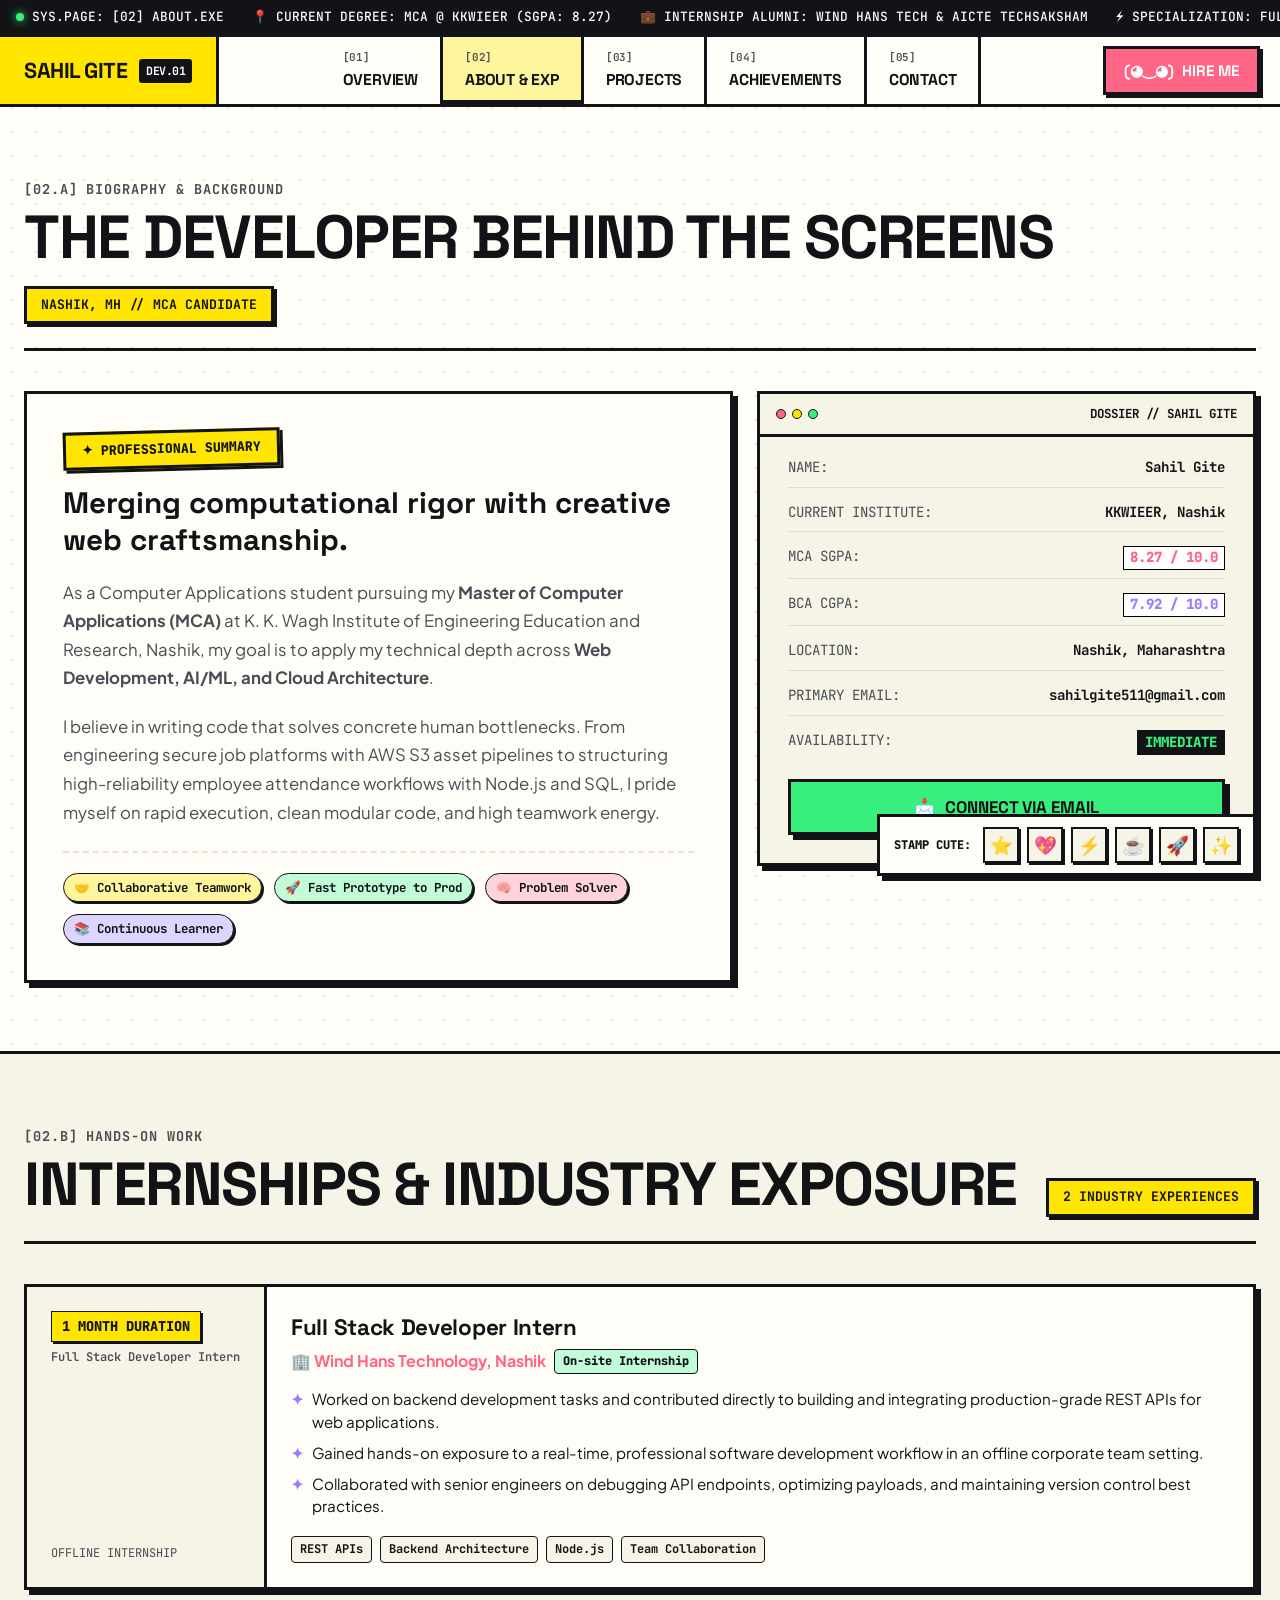
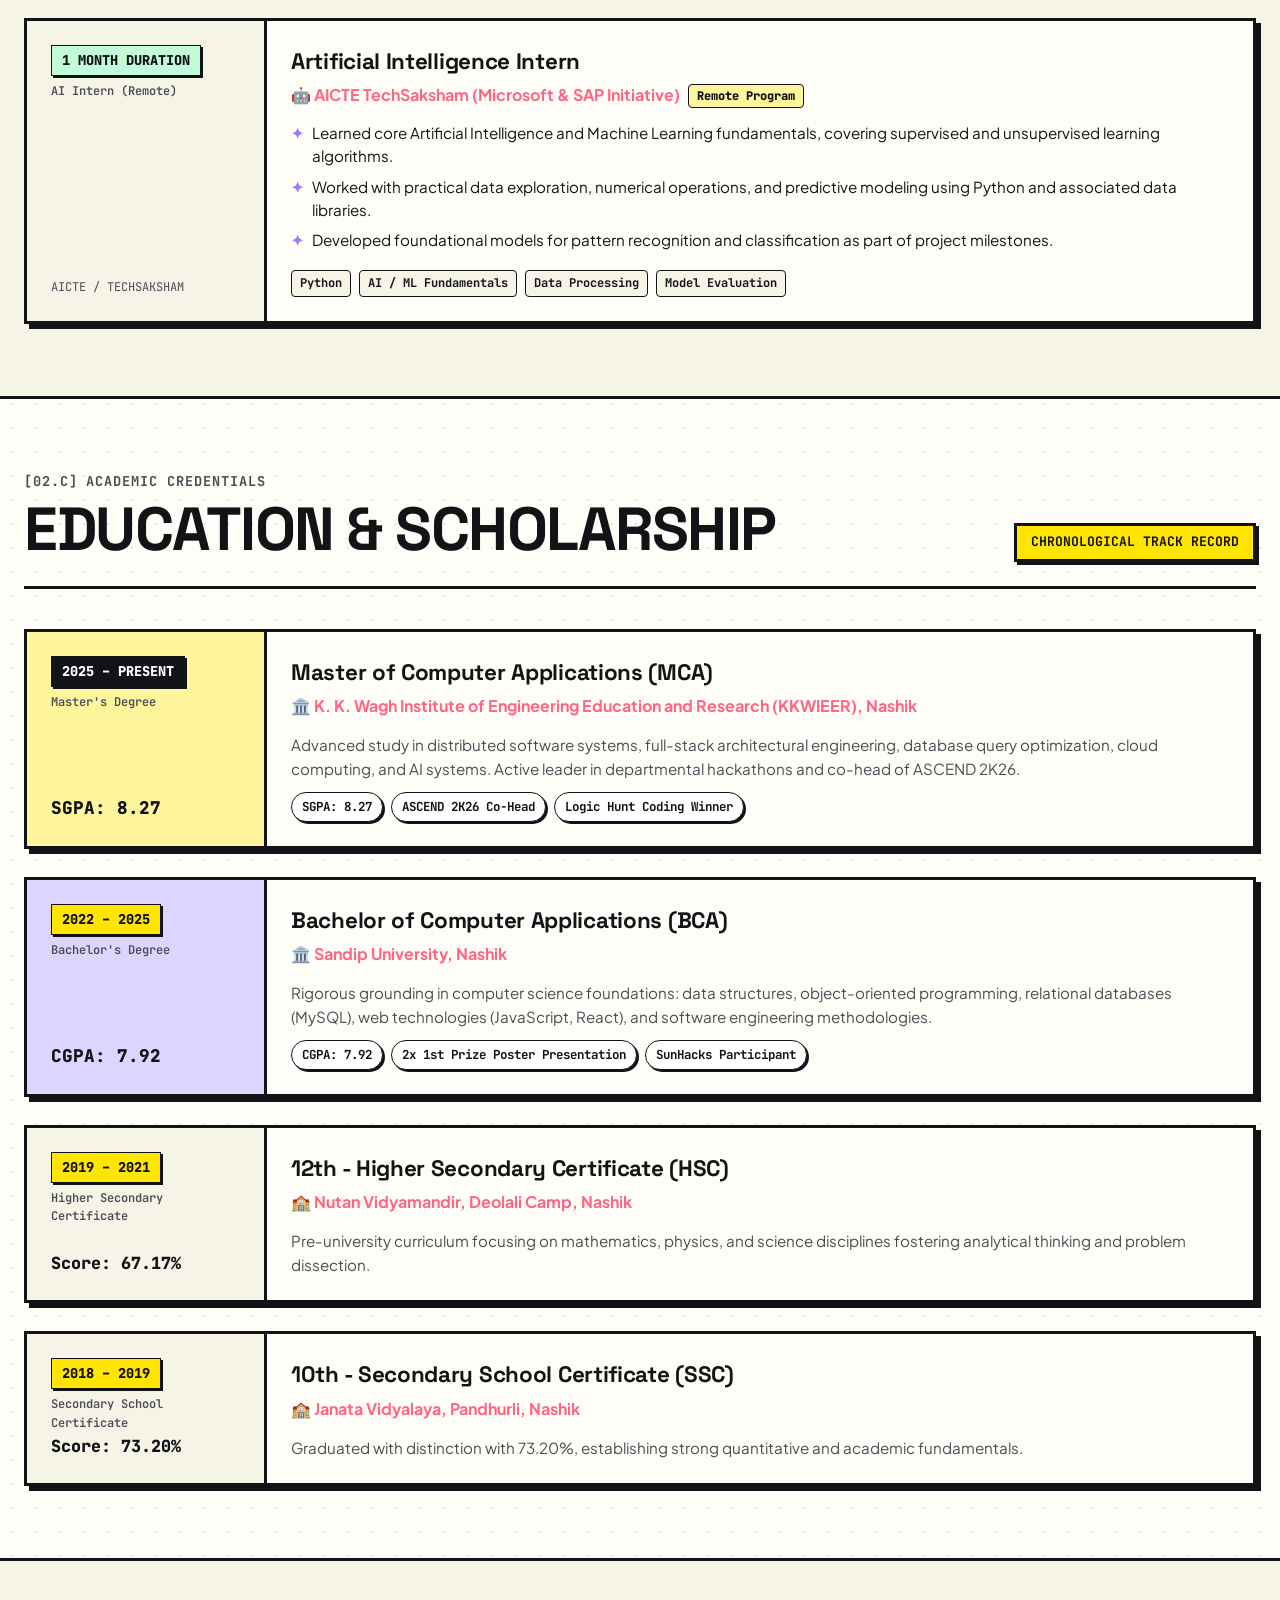
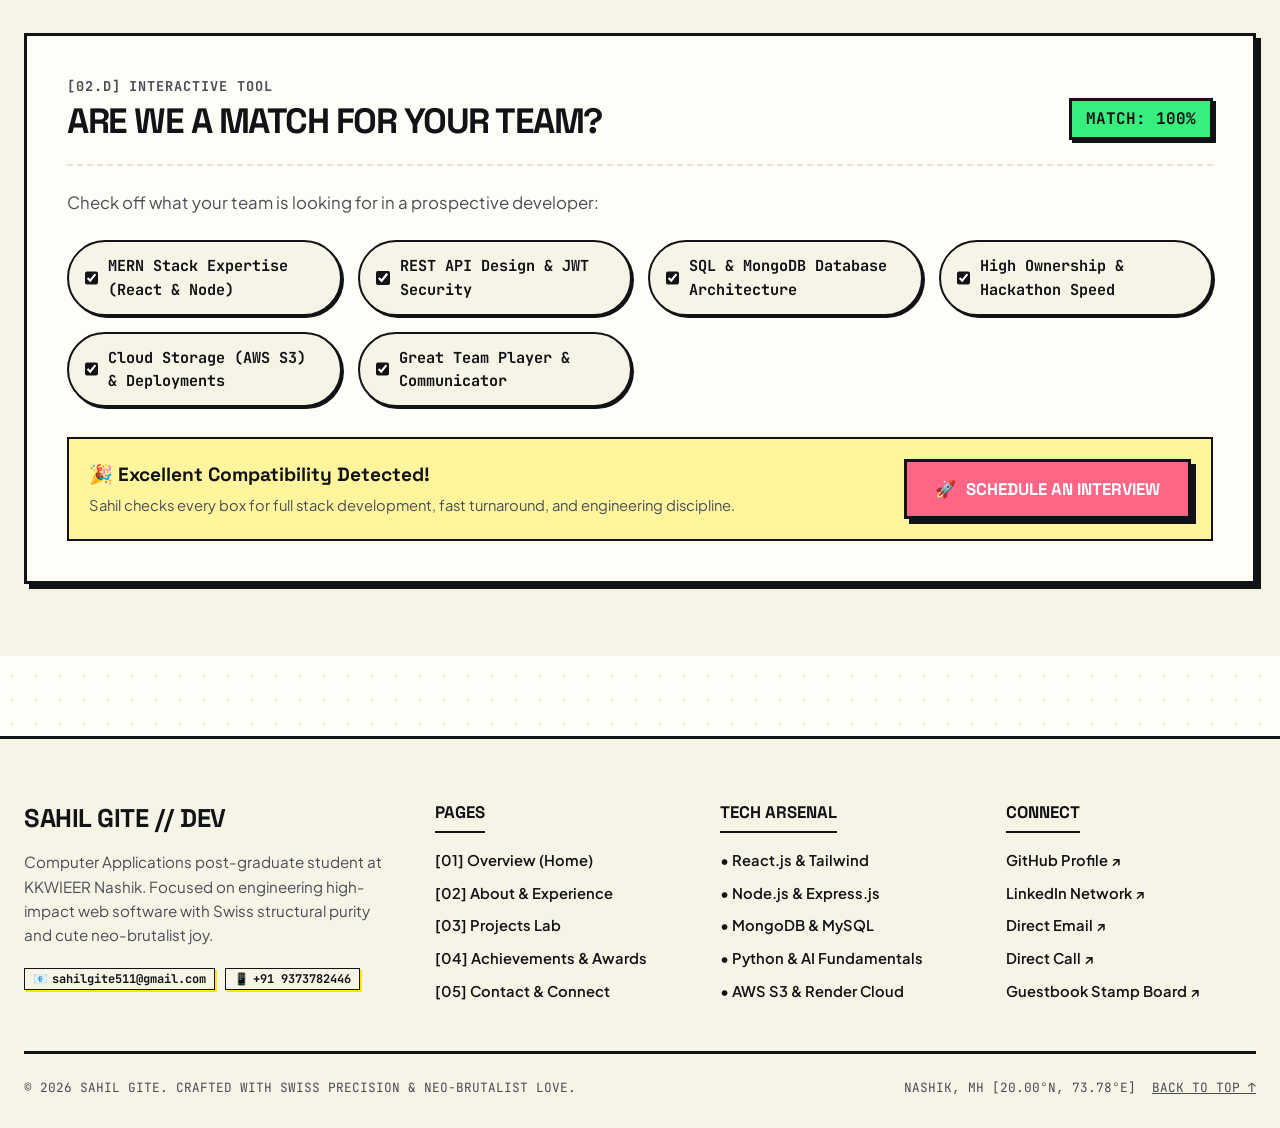
==== about.html @ 176b179b "first commit" ====
<!DOCTYPE html>
<html lang="en">
<head>
  <meta charset="UTF-8">
  <meta name="viewport" content="width=device-width, initial-scale=1.0">
  <title>About Sahil Gite — Journey, Experience &amp; Education</title>
  <meta name="description" content="Learn about Sahil Gite, Full Stack Developer and MCA student at KKWIEER Nashik. Experience at Wind Hans Technology & AICTE TechSaksham.">
  <link rel="stylesheet" href="css/style.css">
  <link rel="icon" href="data:image/svg+xml,<svg xmlns=%22http://www.w3.org/2000/svg%22 viewBox=%220%22%20%220%22%20%22100%22%20%22100%22><text y=%22.9em%22 font-size=%2290%22>⚡</text></svg>">
</head>
<body>

  <!-- Top System & Ticker Utility Bar -->
  <aside class="top-system-bar" aria-label="System status bar">
    <div class="system-ticker-marquee">
      <div class="system-ticker-item">
        <span class="pulse-dot"></span> <span>SYS.PAGE: [02] ABOUT.EXE</span>
      </div>
      <div class="system-ticker-item">
        <span>📍 CURRENT DEGREE: MCA @ KKWIEER (SGPA: 8.27)</span>
      </div>
      <div class="system-ticker-item">
        <span>💼 INTERNSHIP ALUMNI: WIND HANS TECH &amp; AICTE TECHSAKSHAM</span>
      </div>
      <div class="system-ticker-item">
        <span>⚡ SPECIALIZATION: FULL STACK MERN, PYTHON &amp; CLOUD DEPLOYMENTS</span>
      </div>
      <div class="system-ticker-item">
        <span class="pulse-dot"></span> <span>SYS.PAGE: [02] ABOUT.EXE</span>
      </div>
    </div>

    <div class="system-actions">
      <span id="liveClock" style="font-weight:700; color:var(--accent-yellow);">13:20:00 IST</span>
      <button class="system-btn" id="audioToggleBtn" title="Toggle cute sound effects">
        <span>🔇</span> SOUND: OFF
      </button>
      <button class="system-btn" id="themeToggleBtn" title="Switch theme">
        <span>🎨</span> ☀️ LIGHT
      </button>
    </div>
  </aside>

  <!-- Main Swiss Header Navigation -->
  <header class="site-header">
    <div class="nav-container">
      <a href="index.html" class="brand-badge" id="brandLogo">
        <span>SAHIL GITE</span>
        <span class="brand-stamp">DEV.01</span>
      </a>

      <button class="mobile-nav-toggle" id="mobileNavToggle" aria-label="Toggle navigation menu">
        ☰ MENU
      </button>

      <nav>
        <ul class="nav-links" id="navLinks">
          <li class="nav-item">
            <a href="index.html" class="nav-link">
              <span class="nav-idx">[01]</span>
              <span>OVERVIEW</span>
            </a>
          </li>
          <li class="nav-item">
            <a href="about.html" class="nav-link active">
              <span class="nav-idx">[02]</span>
              <span>ABOUT &amp; EXP</span>
            </a>
          </li>
          <li class="nav-item">
            <a href="projects.html" class="nav-link">
              <span class="nav-idx">[03]</span>
              <span>PROJECTS</span>
            </a>
          </li>
          <li class="nav-item">
            <a href="achievements.html" class="nav-link">
              <span class="nav-idx">[04]</span>
              <span>ACHIEVEMENTS</span>
            </a>
          </li>
          <li class="nav-item">
            <a href="contact.html" class="nav-link">
              <span class="nav-idx">[05]</span>
              <span>CONTACT</span>
            </a>
          </li>
        </ul>
      </nav>

      <div class="nav-cta">
        <a href="contact.html" class="cta-button">
          <span>(◕‿◕)</span> HIRE ME
        </a>
      </div>
    </div>
  </header>

  <!-- Main Page Content -->
  <main>
    <!-- PAGE HERO HEADER -->
    <section class="section-spacing" style="padding-bottom: 20px;">
      <div class="container">
        <div class="section-header">
          <div>
            <div class="section-label">
              <span>[02.A]</span> BIOGRAPHY &amp; BACKGROUND
            </div>
            <h1 class="section-title">THE DEVELOPER BEHIND THE SCREENS</h1>
          </div>
          <div class="section-meta-tag">
            NASHIK, MH // MCA CANDIDATE
          </div>
        </div>

        <!-- 2-Column Swiss Bio Layout -->
        <div class="swiss-grid" style="align-items: flex-start; margin-bottom: 48px;">
          <!-- Left Bio Card -->
          <div style="grid-column: span 7;">
            <div class="brutal-card" style="padding: 36px;">
              <div class="hero-badge-tag" style="margin-bottom: 16px;">
                <span>✦</span> PROFESSIONAL SUMMARY
              </div>
              <h2 style="font-family: var(--font-display); font-size: 1.85rem; font-weight: 800; line-height: 1.25; margin-bottom: 20px;">
                Merging computational rigor with creative web craftsmanship.
              </h2>
              <p style="font-size: 1.05rem; line-height: 1.7; color: var(--ink-secondary); margin-bottom: 20px;">
                As a Computer Applications student pursuing my <strong>Master of Computer Applications (MCA)</strong> at K. K. Wagh Institute of Engineering Education and Research, Nashik, my goal is to apply my technical depth across <strong>Web Development, AI/ML, and Cloud Architecture</strong>.
              </p>
              <p style="font-size: 1.05rem; line-height: 1.7; color: var(--ink-secondary); margin-bottom: 24px;">
                I believe in writing code that solves concrete human bottlenecks. From engineering secure job platforms with AWS S3 asset pipelines to structuring high-reliability employee attendance workflows with Node.js and SQL, I pride myself on rapid execution, clean modular code, and high teamwork energy.
              </p>

              <div style="display:flex; flex-wrap:wrap; gap:12px; padding-top:20px; border-top:2px dashed var(--bg-grid);">
                <span class="tag-pill" style="background:var(--accent-yellow-light);">🤝 Collaborative Teamwork</span>
                <span class="tag-pill" style="background:var(--accent-mint-light);">🚀 Fast Prototype to Prod</span>
                <span class="tag-pill" style="background:var(--accent-pink-light);">🧠 Problem Solver</span>
                <span class="tag-pill" style="background:var(--accent-purple-light);">📚 Continuous Learner</span>
              </div>
            </div>
          </div>

          <!-- Right Snapshot Card -->
          <div style="grid-column: span 5;">
            <div class="brutal-card" style="padding: 28px; background: var(--bg-secondary);">
              <div class="card-header-bar" style="margin: -28px -28px 20px -28px;">
                <div class="window-dots">
                  <span class="window-dot red"></span>
                  <span class="window-dot yellow"></span>
                  <span class="window-dot green"></span>
                </div>
                <span>DOSSIER // SAHIL GITE</span>
              </div>

              <div style="display:flex; flex-direction:column; gap:14px; font-family:var(--font-mono); font-size:0.88rem;">
                <div style="display:flex; justify-content:space-between; border-bottom:1px solid #DDD; padding-bottom:8px;">
                  <span style="color:var(--ink-secondary);">NAME:</span>
                  <span style="font-weight:700;">Sahil Gite</span>
                </div>
                <div style="display:flex; justify-content:space-between; border-bottom:1px solid #DDD; padding-bottom:8px;">
                  <span style="color:var(--ink-secondary);">CURRENT INSTITUTE:</span>
                  <span style="font-weight:700; text-align:right;">KKWIEER, Nashik</span>
                </div>
                <div style="display:flex; justify-content:space-between; border-bottom:1px solid #DDD; padding-bottom:8px;">
                  <span style="color:var(--ink-secondary);">MCA SGPA:</span>
                  <span style="font-weight:800; color:var(--accent-pink); background:#FFF; padding:0 6px; border:1px solid #000;">8.27 / 10.0</span>
                </div>
                <div style="display:flex; justify-content:space-between; border-bottom:1px solid #DDD; padding-bottom:8px;">
                  <span style="color:var(--ink-secondary);">BCA CGPA:</span>
                  <span style="font-weight:800; color:var(--accent-purple); background:#FFF; padding:0 6px; border:1px solid #000;">7.92 / 10.0</span>
                </div>
                <div style="display:flex; justify-content:space-between; border-bottom:1px solid #DDD; padding-bottom:8px;">
                  <span style="color:var(--ink-secondary);">LOCATION:</span>
                  <span style="font-weight:700;">Nashik, Maharashtra</span>
                </div>
                <div style="display:flex; justify-content:space-between; border-bottom:1px solid #DDD; padding-bottom:8px;">
                  <span style="color:var(--ink-secondary);">PRIMARY EMAIL:</span>
                  <span style="font-weight:700;">sahilgite511@gmail.com</span>
                </div>
                <div style="display:flex; justify-content:space-between;">
                  <span style="color:var(--ink-secondary);">AVAILABILITY:</span>
                  <span style="font-weight:800; color:var(--accent-mint); background:#121316; padding:2px 8px;">IMMEDIATE</span>
                </div>
              </div>

              <div style="margin-top:24px;">
                <button class="btn-primary" style="width:100%; justify-content:center;" onclick="window.copyText('sahilgite511@gmail.com', 'Sahil\'s Email')">
                  <span>📩</span> CONNECT VIA EMAIL
                </button>
              </div>
            </div>
          </div>
        </div>

      </div>
    </section>

    <!-- PROFESSIONAL WORK EXPERIENCE SECTION -->
    <section class="section-spacing" style="background: var(--bg-secondary); border-top: var(--border-width) solid var(--border-color); border-bottom: var(--border-width) solid var(--border-color);">
      <div class="container">
        
        <div class="section-header">
          <div>
            <div class="section-label">
              <span>[02.B]</span> HANDS-ON WORK
            </div>
            <h2 class="section-title">INTERNSHIPS &amp; INDUSTRY EXPOSURE</h2>
          </div>
          <div class="section-meta-tag">
            2 INDUSTRY EXPERIENCES
          </div>
        </div>

        <div class="timeline-container">
          
          <!-- Experience 01: Wind Hans Technology -->
          <article class="timeline-card">
            <div class="timeline-left">
              <div>
                <span class="timeline-period">1 MONTH DURATION</span>
                <div class="timeline-duration">Full Stack Developer Intern</div>
              </div>
              <div style="font-family:var(--font-mono); font-size:0.75rem; color:var(--ink-secondary);">
                OFFLINE INTERNSHIP
              </div>
            </div>
            <div class="timeline-right">
              <h3 class="timeline-role">Full Stack Developer Intern</h3>
              <div class="timeline-org">
                <span>🏢 Wind Hans Technology, Nashik</span>
                <span class="timeline-grade">On-site Internship</span>
              </div>
              <ul class="timeline-bullets">
                <li class="timeline-bullet">
                  Worked on backend development tasks and contributed directly to building and integrating production-grade REST APIs for web applications.
                </li>
                <li class="timeline-bullet">
                  Gained hands-on exposure to a real-time, professional software development workflow in an offline corporate team setting.
                </li>
                <li class="timeline-bullet">
                  Collaborated with senior engineers on debugging API endpoints, optimizing payloads, and maintaining version control best practices.
                </li>
              </ul>
              <div style="display:flex; gap:8px; margin-top:18px; flex-wrap:wrap;">
                <span class="tech-tag">REST APIs</span>
                <span class="tech-tag">Backend Architecture</span>
                <span class="tech-tag">Node.js</span>
                <span class="tech-tag">Team Collaboration</span>
              </div>
            </div>
          </article>

          <!-- Experience 02: AICTE TechSaksham -->
          <article class="timeline-card">
            <div class="timeline-left">
              <div>
                <span class="timeline-period" style="background:var(--accent-mint-light);">1 MONTH DURATION</span>
                <div class="timeline-duration">AI Intern (Remote)</div>
              </div>
              <div style="font-family:var(--font-mono); font-size:0.75rem; color:var(--ink-secondary);">
                AICTE / TECHSAKSHAM
              </div>
            </div>
            <div class="timeline-right">
              <h3 class="timeline-role">Artificial Intelligence Intern</h3>
              <div class="timeline-org">
                <span>🤖 AICTE TechSaksham (Microsoft &amp; SAP Initiative)</span>
                <span class="timeline-grade" style="background:var(--accent-yellow-light);">Remote Program</span>
              </div>
              <ul class="timeline-bullets">
                <li class="timeline-bullet">
                  Learned core Artificial Intelligence and Machine Learning fundamentals, covering supervised and unsupervised learning algorithms.
                </li>
                <li class="timeline-bullet">
                  Worked with practical data exploration, numerical operations, and predictive modeling using Python and associated data libraries.
                </li>
                <li class="timeline-bullet">
                  Developed foundational models for pattern recognition and classification as part of project milestones.
                </li>
              </ul>
              <div style="display:flex; gap:8px; margin-top:18px; flex-wrap:wrap;">
                <span class="tech-tag">Python</span>
                <span class="tech-tag">AI / ML Fundamentals</span>
                <span class="tech-tag">Data Processing</span>
                <span class="tech-tag">Model Evaluation</span>
              </div>
            </div>
          </article>

        </div>

      </div>
    </section>

    <!-- FORMAL EDUCATION TIMELINE SECTION -->
    <section class="section-spacing">
      <div class="container">
        
        <div class="section-header">
          <div>
            <div class="section-label">
              <span>[02.C]</span> ACADEMIC CREDENTIALS
            </div>
            <h2 class="section-title">EDUCATION &amp; SCHOLARSHIP</h2>
          </div>
          <div class="section-meta-tag">
            CHRONOLOGICAL TRACK RECORD
          </div>
        </div>

        <div class="timeline-container">
          
          <!-- Level 1: MCA -->
          <article class="timeline-card">
            <div class="timeline-left" style="background:var(--accent-yellow-light);">
              <div>
                <span class="timeline-period" style="background:var(--ink); color:#FFF;">2025 – PRESENT</span>
                <div class="timeline-duration">Master's Degree</div>
              </div>
              <div style="font-family:var(--font-mono); font-weight:800; font-size:1.1rem; color:var(--ink);">
                SGPA: 8.27
              </div>
            </div>
            <div class="timeline-right">
              <h3 class="timeline-role">Master of Computer Applications (MCA)</h3>
              <div class="timeline-org">
                <span>🏛️ K. K. Wagh Institute of Engineering Education and Research (KKWIEER), Nashik</span>
              </div>
              <p style="font-size:0.95rem; color:var(--ink-secondary); margin-bottom:12px;">
                Advanced study in distributed software systems, full-stack architectural engineering, database query optimization, cloud computing, and AI systems. Active leader in departmental hackathons and co-head of ASCEND 2K26.
              </p>
              <div style="display:flex; gap:8px; flex-wrap:wrap;">
                <span class="tag-pill" style="background:#FFF;">SGPA: 8.27</span>
                <span class="tag-pill" style="background:#FFF;">ASCEND 2K26 Co-Head</span>
                <span class="tag-pill" style="background:#FFF;">Logic Hunt Coding Winner</span>
              </div>
            </div>
          </article>

          <!-- Level 2: BCA -->
          <article class="timeline-card">
            <div class="timeline-left" style="background:var(--accent-purple-light);">
              <div>
                <span class="timeline-period">2022 – 2025</span>
                <div class="timeline-duration">Bachelor's Degree</div>
              </div>
              <div style="font-family:var(--font-mono); font-weight:800; font-size:1.1rem; color:var(--ink);">
                CGPA: 7.92
              </div>
            </div>
            <div class="timeline-right">
              <h3 class="timeline-role">Bachelor of Computer Applications (BCA)</h3>
              <div class="timeline-org">
                <span>🏛️ Sandip University, Nashik</span>
              </div>
              <p style="font-size:0.95rem; color:var(--ink-secondary); margin-bottom:12px;">
                Rigorous grounding in computer science foundations: data structures, object-oriented programming, relational databases (MySQL), web technologies (JavaScript, React), and software engineering methodologies.
              </p>
              <div style="display:flex; gap:8px; flex-wrap:wrap;">
                <span class="tag-pill" style="background:#FFF;">CGPA: 7.92</span>
                <span class="tag-pill" style="background:#FFF;">2x 1st Prize Poster Presentation</span>
                <span class="tag-pill" style="background:#FFF;">SunHacks Participant</span>
              </div>
            </div>
          </article>

          <!-- Level 3: 12th HSC -->
          <article class="timeline-card">
            <div class="timeline-left">
              <div>
                <span class="timeline-period">2019 – 2021</span>
                <div class="timeline-duration">Higher Secondary Certificate</div>
              </div>
              <div style="font-family:var(--font-mono); font-weight:800; font-size:1.05rem;">
                Score: 67.17%
              </div>
            </div>
            <div class="timeline-right">
              <h3 class="timeline-role">12th - Higher Secondary Certificate (HSC)</h3>
              <div class="timeline-org">
                <span>🏫 Nutan Vidyamandir, Deolali Camp, Nashik</span>
              </div>
              <p style="font-size:0.95rem; color:var(--ink-secondary);">
                Pre-university curriculum focusing on mathematics, physics, and science disciplines fostering analytical thinking and problem dissection.
              </p>
            </div>
          </article>

          <!-- Level 4: 10th SSC -->
          <article class="timeline-card">
            <div class="timeline-left">
              <div>
                <span class="timeline-period">2018 – 2019</span>
                <div class="timeline-duration">Secondary School Certificate</div>
              </div>
              <div style="font-family:var(--font-mono); font-weight:800; font-size:1.05rem;">
                Score: 73.20%
              </div>
            </div>
            <div class="timeline-right">
              <h3 class="timeline-role">10th - Secondary School Certificate (SSC)</h3>
              <div class="timeline-org">
                <span>🏫 Janata Vidyalaya, Pandhurli, Nashik</span>
              </div>
              <p style="font-size:0.95rem; color:var(--ink-secondary);">
                Graduated with distinction with 73.20%, establishing strong quantitative and academic fundamentals.
              </p>
            </div>
          </article>

        </div>

      </div>
    </section>

    <!-- INTERACTIVE TEAM FIT / COMPATIBILITY CALCULATOR -->
    <section class="section-spacing" style="background: var(--bg-secondary); border-top: var(--border-width) solid var(--border-color);">
      <div class="container">
        
        <div class="brutal-card" style="padding: 40px; background: var(--bg-primary);">
          <div class="section-header" style="margin-bottom: 24px; border-bottom: 2px dashed var(--bg-grid);">
            <div>
              <div class="section-label">
                <span>[02.D]</span> INTERACTIVE TOOL
              </div>
              <h2 class="section-title" style="font-size: 2.2rem;">ARE WE A MATCH FOR YOUR TEAM?</h2>
            </div>
            <div class="section-meta-tag" id="matchBadge" style="background:var(--accent-mint); font-size:1rem;">
              MATCH: 100%
            </div>
          </div>

          <p style="font-size: 1.05rem; margin-bottom: 24px; color: var(--ink-secondary);">
            Check off what your team is looking for in a prospective developer:
          </p>

          <div style="display:grid; grid-template-columns: repeat(auto-fit, minmax(260px, 1fr)); gap: 16px; margin-bottom: 30px;" id="fitChecklist">
            <label class="tag-pill" style="padding: 12px 16px; cursor: pointer; display: flex; align-items: center; gap: 10px; background: var(--bg-secondary); border: 2px solid var(--border-color); font-size: 0.95rem;">
              <input type="checkbox" checked style="width: 18px; height: 18px; accent-color: var(--ink);">
              <span>MERN Stack Expertise (React &amp; Node)</span>
            </label>
            <label class="tag-pill" style="padding: 12px 16px; cursor: pointer; display: flex; align-items: center; gap: 10px; background: var(--bg-secondary); border: 2px solid var(--border-color); font-size: 0.95rem;">
              <input type="checkbox" checked style="width: 18px; height: 18px; accent-color: var(--ink);">
              <span>REST API Design &amp; JWT Security</span>
            </label>
            <label class="tag-pill" style="padding: 12px 16px; cursor: pointer; display: flex; align-items: center; gap: 10px; background: var(--bg-secondary); border: 2px solid var(--border-color); font-size: 0.95rem;">
              <input type="checkbox" checked style="width: 18px; height: 18px; accent-color: var(--ink);">
              <span>SQL &amp; MongoDB Database Architecture</span>
            </label>
            <label class="tag-pill" style="padding: 12px 16px; cursor: pointer; display: flex; align-items: center; gap: 10px; background: var(--bg-secondary); border: 2px solid var(--border-color); font-size: 0.95rem;">
              <input type="checkbox" checked style="width: 18px; height: 18px; accent-color: var(--ink);">
              <span>High Ownership &amp; Hackathon Speed</span>
            </label>
            <label class="tag-pill" style="padding: 12px 16px; cursor: pointer; display: flex; align-items: center; gap: 10px; background: var(--bg-secondary); border: 2px solid var(--border-color); font-size: 0.95rem;">
              <input type="checkbox" checked style="width: 18px; height: 18px; accent-color: var(--ink);">
              <span>Cloud Storage (AWS S3) &amp; Deployments</span>
            </label>
            <label class="tag-pill" style="padding: 12px 16px; cursor: pointer; display: flex; align-items: center; gap: 10px; background: var(--bg-secondary); border: 2px solid var(--border-color); font-size: 0.95rem;">
              <input type="checkbox" checked style="width: 18px; height: 18px; accent-color: var(--ink);">
              <span>Great Team Player &amp; Communicator</span>
            </label>
          </div>

          <div style="background:var(--accent-yellow-light); border:2px solid var(--border-color); padding:20px; display:flex; justify-content:space-between; align-items:center; flex-wrap:wrap; gap:16px;">
            <div>
              <h4 style="font-family:var(--font-display); font-size:1.2rem; font-weight:800; margin-bottom:4px;">
                🎉 Excellent Compatibility Detected!
              </h4>
              <p style="font-size:0.92rem; color:var(--ink-secondary);">
                Sahil checks every box for full stack development, fast turnaround, and engineering discipline.
              </p>
            </div>
            <a href="contact.html" class="btn-primary" style="background:var(--accent-pink); color:#FFF;">
              <span>🚀</span> SCHEDULE AN INTERVIEW
            </a>
          </div>
        </div>

      </div>
    </section>
  </main>

  <!-- Interactive Sticker Tray Overlay -->
  <div class="sticker-palette-tray" aria-label="Cute Sticker Palette">
    <span class="sticker-tray-title">STAMP CUTE:</span>
    <button class="tray-sticker-btn" data-emoji="⭐" title="Star Sticker">⭐</button>
    <button class="tray-sticker-btn" data-emoji="💖" title="Heart Sticker">💖</button>
    <button class="tray-sticker-btn" data-emoji="⚡" title="Lightning Sticker">⚡</button>
    <button class="tray-sticker-btn" data-emoji="☕" title="Coffee/Chai Sticker">☕</button>
    <button class="tray-sticker-btn" data-emoji="🚀" title="Rocket Sticker">🚀</button>
    <button class="tray-sticker-btn" data-emoji="✨" title="Sparkle Sticker">✨</button>
  </div>

  <!-- Swiss Brutalist Footer -->
  <footer class="site-footer">
    <div class="container">
      <div class="footer-top-grid">
        <div class="footer-brand">
          <h3>SAHIL GITE // DEV</h3>
          <p>
            Computer Applications post-graduate student at KKWIEER Nashik. Focused on engineering high-impact web software with Swiss structural purity and cute neo-brutalist joy.
          </p>
          <div style="display:flex; gap:10px;">
            <button class="system-btn" onclick="window.copyText('sahilgite511@gmail.com', 'Email')">
              <span>📧</span> sahilgite511@gmail.com
            </button>
            <button class="system-btn" onclick="window.copyText('+919373782446', 'Phone')">
              <span>📱</span> +91 9373782446
            </button>
          </div>
        </div>

        <div class="footer-col">
          <h4>PAGES</h4>
          <ul class="footer-nav-list">
            <li><a href="index.html">[01] Overview (Home)</a></li>
            <li><a href="about.html">[02] About &amp; Experience</a></li>
            <li><a href="projects.html">[03] Projects Lab</a></li>
            <li><a href="achievements.html">[04] Achievements &amp; Awards</a></li>
            <li><a href="contact.html">[05] Contact &amp; Connect</a></li>
          </ul>
        </div>

        <div class="footer-col">
          <h4>TECH ARSENAL</h4>
          <ul class="footer-nav-list">
            <li><span>• React.js &amp; Tailwind</span></li>
            <li><span>• Node.js &amp; Express.js</span></li>
            <li><span>• MongoDB &amp; MySQL</span></li>
            <li><span>• Python &amp; AI Fundamentals</span></li>
            <li><span>• AWS S3 &amp; Render Cloud</span></li>
          </ul>
        </div>

        <div class="footer-col">
          <h4>CONNECT</h4>
          <ul class="footer-nav-list">
            <li><a href="https://github.com" target="_blank" rel="noopener">GitHub Profile ↗</a></li>
            <li><a href="https://linkedin.com" target="_blank" rel="noopener">LinkedIn Network ↗</a></li>
            <li><a href="mailto:sahilgite511@gmail.com">Direct Email ↗</a></li>
            <li><a href="tel:+919373782446">Direct Call ↗</a></li>
            <li><a href="contact.html">Guestbook Stamp Board ↗</a></li>
          </ul>
        </div>
      </div>

      <div class="footer-bottom-bar">
        <div>
          <span>© 2026 SAHIL GITE. CRAFTED WITH SWISS PRECISION &amp; NEO-BRUTALIST LOVE.</span>
        </div>
        <div style="display:flex; gap:16px; align-items:center;">
          <span>NASHIK, MH [20.00°N, 73.78°E]</span>
          <a href="#" style="text-decoration:underline;">BACK TO TOP ↑</a>
        </div>
      </div>
    </div>
  </footer>

  <script src="js/main.js"></script>
</body>
</html>
---- css/style.css ----
/* ==========================================================================
   SWISS + NEO-BRUTALISM + CUTE PORTFOLIO DESIGN SYSTEM
   Developer: Sahil Gite (Full Stack Dev, Nashik, India)
   Aesthetic: Bold typography, mathematical Swiss grid, chunky brutalist borders,
              tactile press states, playful pastel-pop accents & cute stickers.
   ========================================================================== */

@import url('https://fonts.googleapis.com/css2?family=JetBrains+Mono:wght@400;500;700;800&family=Plus+Jakarta+Sans:wght@400;500;600;700;800&family=Space+Grotesk:wght@500;600;700;800&display=swap');

:root {
  /* Core Swiss Brutalist Palette */
  --bg-primary: #FFFDF7;
  --bg-secondary: #F6F3E7;
  --bg-grid: #E8E3D3;
  --ink: #121316;
  --ink-secondary: #4A4D55;
  --border-color: #121316;
  --border-width: 3px;
  --shadow-offset: 5px;
  --hard-shadow: var(--shadow-offset) var(--shadow-offset) 0px var(--border-color);
  --hard-shadow-sm: 3px 3px 0px var(--border-color);
  --hard-shadow-lg: 8px 8px 0px var(--border-color);
  --hard-shadow-hover: 2px 2px 0px var(--border-color);

  /* Cute Pastel Pop Accent Palette */
  --accent-yellow: #FFE500;
  --accent-yellow-light: #FFF59D;
  --accent-pink: #FF6584;
  --accent-pink-light: #FFD3DC;
  --accent-purple: #9D7BFF;
  --accent-purple-light: #DDD4FF;
  --accent-mint: #38EF7D;
  --accent-mint-light: #C2FBD7;
  --accent-cyan: #22D3EE;
  --accent-cyan-light: #BAF1F9;
  --accent-orange: #FF8A3D;
  --accent-orange-light: #FFE0C8;

  /* Typography */
  --font-display: 'Space Grotesk', -apple-system, BlinkMacSystemFont, sans-serif;
  --font-sans: 'Plus Jakarta Sans', -apple-system, BlinkMacSystemFont, sans-serif;
  --font-mono: 'JetBrains Mono', monospace;

  /* Transitions */
  --transition-fast: 0.12s cubic-bezier(0.2, 0, 0, 1);
  --transition-bounce: 0.2s cubic-bezier(0.34, 1.56, 0.64, 1);
}

/* Dark Neo-Brutalist Theme */
[data-theme="dark"] {
  --bg-primary: #121318;
  --bg-secondary: #1B1D24;
  --bg-grid: #282B36;
  --ink: #F8F9FA;
  --ink-secondary: #A0A5B5;
  --border-color: #F8F9FA;
  --hard-shadow: var(--shadow-offset) var(--shadow-offset) 0px #F8F9FA;
  --hard-shadow-sm: 3px 3px 0px #F8F9FA;
  --hard-shadow-lg: 8px 8px 0px #F8F9FA;
  --hard-shadow-hover: 2px 2px 0px #F8F9FA;
  --accent-yellow: #FFE500;
  --accent-yellow-light: #4A4200;
  --accent-pink: #FF477E;
  --accent-pink-light: #520F24;
  --accent-purple: #A78BFA;
  --accent-purple-light: #2D1A54;
  --accent-mint: #2DD4BF;
  --accent-mint-light: #0B453D;
  --accent-cyan: #38BDF8;
  --accent-cyan-light: #0C3854;
  --accent-orange: #FB923C;
  --accent-orange-light: #522506;
}

/* Candy Pastel Theme */
[data-theme="pastel"] {
  --bg-primary: #FFF5F7;
  --bg-secondary: #F3E8FF;
  --bg-grid: #E9D5FF;
  --ink: #1F1929;
  --ink-secondary: #5E5274;
  --border-color: #1F1929;
  --hard-shadow: var(--shadow-offset) var(--shadow-offset) 0px var(--border-color);
  --accent-yellow: #FEF08A;
  --accent-pink: #F472B6;
  --accent-purple: #C084FC;
  --accent-mint: #6EE7B7;
  --accent-cyan: #7DD3FC;
  --accent-orange: #FDBA74;
}

/* Reset & Base Rules */
*, *::before, *::after {
  box-sizing: border-box;
  margin: 0;
  padding: 0;
}

html {
  scroll-behavior: smooth;
  font-size: 16px;
}

body {
  font-family: var(--font-sans);
  background-color: var(--bg-primary);
  color: var(--ink);
  line-height: 1.55;
  min-height: 100vh;
  position: relative;
  background-image: 
    radial-gradient(circle, var(--bg-grid) 1.5px, transparent 1.5px);
  background-size: 24px 24px;
  overflow-x: hidden;
  transition: background-color 0.25s ease, color 0.25s ease;
}

/* Selection Highlight */
::selection {
  background: var(--accent-yellow);
  color: #000;
}

a {
  color: inherit;
  text-decoration: none;
}

img {
  max-width: 100%;
  display: block;
}

button, input, textarea, select {
  font-family: inherit;
  color: inherit;
}

/* ==========================================================================
   TOP SYSTEM TICKER & UTILITY BAR
   ========================================================================== */
.top-system-bar {
  background: var(--ink);
  color: var(--bg-primary);
  font-family: var(--font-mono);
  font-size: 0.8rem;
  padding: 6px 16px;
  display: flex;
  justify-content: space-between;
  align-items: center;
  border-bottom: var(--border-width) solid var(--border-color);
  user-select: none;
  position: relative;
  z-index: 100;
  overflow: hidden;
}

.system-ticker-marquee {
  display: flex;
  gap: 28px;
  white-space: nowrap;
  animation: marqueeTicker 24s linear infinite;
}

.system-ticker-marquee:hover {
  animation-play-state: paused;
}

@keyframes marqueeTicker {
  0% { transform: translateX(0); }
  100% { transform: translateX(-50%); }
}

.system-ticker-item {
  display: inline-flex;
  align-items: center;
  gap: 8px;
  font-weight: 500;
}

.pulse-dot {
  width: 8px;
  height: 8px;
  background-color: var(--accent-mint);
  border-radius: 50%;
  display: inline-block;
  box-shadow: 0 0 8px var(--accent-mint);
  animation: pulseAnimation 1.5s infinite;
}

@keyframes pulseAnimation {
  0%, 100% { opacity: 1; transform: scale(1); }
  50% { opacity: 0.4; transform: scale(0.85); }
}

.system-actions {
  display: flex;
  align-items: center;
  gap: 12px;
  flex-shrink: 0;
  background: var(--ink);
  padding-left: 12px;
}

.system-btn {
  background: var(--bg-secondary);
  color: var(--ink);
  border: 1.5px solid var(--border-color);
  padding: 2px 8px;
  font-size: 0.75rem;
  font-family: var(--font-mono);
  font-weight: 700;
  cursor: pointer;
  display: inline-flex;
  align-items: center;
  gap: 4px;
  box-shadow: 2px 2px 0px var(--accent-yellow);
  transition: transform var(--transition-fast), box-shadow var(--transition-fast);
}

.system-btn:hover {
  transform: translate(-1px, -1px);
  box-shadow: 3px 3px 0px var(--accent-yellow);
}

.system-btn:active {
  transform: translate(1px, 1px);
  box-shadow: 1px 1px 0px var(--accent-yellow);
}

/* ==========================================================================
   MAIN SWISS NAVIGATION BAR
   ========================================================================== */
.site-header {
  position: sticky;
  top: 0;
  z-index: 90;
  background: var(--bg-primary);
  border-bottom: var(--border-width) solid var(--border-color);
}

.nav-container {
  max-width: 1320px;
  margin: 0 auto;
  display: flex;
  align-items: stretch;
  justify-content: space-between;
}

.brand-badge {
  display: flex;
  align-items: center;
  gap: 12px;
  padding: 14px 24px;
  border-right: var(--border-width) solid var(--border-color);
  background: var(--accent-yellow);
  color: #121316;
  font-family: var(--font-display);
  font-weight: 800;
  font-size: 1.35rem;
  letter-spacing: -0.5px;
  transition: background-color var(--transition-fast);
}

.brand-badge:hover {
  background: var(--accent-pink);
  color: #FFF;
}

.brand-stamp {
  background: #121316;
  color: #FFF;
  font-family: var(--font-mono);
  font-size: 0.72rem;
  padding: 3px 7px;
  font-weight: 700;
  border-radius: 3px;
}

.nav-links {
  display: flex;
  list-style: none;
  align-items: stretch;
}

.nav-item {
  border-right: var(--border-width) solid var(--border-color);
}

.nav-link {
  display: flex;
  flex-direction: column;
  justify-content: center;
  padding: 12px 22px;
  font-family: var(--font-display);
  font-weight: 700;
  font-size: 0.98rem;
  letter-spacing: -0.2px;
  height: 100%;
  position: relative;
  transition: background-color var(--transition-fast), color var(--transition-fast);
}

.nav-link .nav-idx {
  font-family: var(--font-mono);
  font-size: 0.68rem;
  color: var(--ink-secondary);
  font-weight: 600;
  margin-bottom: 2px;
}

.nav-link:hover {
  background: var(--accent-mint-light);
  color: var(--ink);
}

.nav-link.active {
  background: var(--accent-yellow-light);
  box-shadow: inset 0 -4px 0 var(--ink);
}

.nav-cta {
  display: flex;
  align-items: center;
  padding: 0 20px;
}

.cta-button {
  background: var(--accent-pink);
  color: #FFF;
  font-family: var(--font-display);
  font-weight: 800;
  font-size: 0.95rem;
  padding: 10px 18px;
  border: var(--border-width) solid var(--border-color);
  box-shadow: var(--hard-shadow-sm);
  cursor: pointer;
  display: inline-flex;
  align-items: center;
  gap: 8px;
  transition: transform var(--transition-fast), box-shadow var(--transition-fast);
}

.cta-button:hover {
  transform: translate(-2px, -2px);
  box-shadow: 5px 5px 0px var(--border-color);
  background: var(--accent-yellow);
  color: var(--ink);
}

.cta-button:active {
  transform: translate(2px, 2px);
  box-shadow: 1px 1px 0px var(--border-color);
}

/* Mobile Nav Toggle */
.mobile-nav-toggle {
  display: none;
  background: none;
  border: none;
  padding: 14px 20px;
  border-left: var(--border-width) solid var(--border-color);
  cursor: pointer;
  font-family: var(--font-mono);
  font-weight: 800;
  font-size: 1.1rem;
}

/* ==========================================================================
   LAYOUT CONTAINERS & SWISS GRID
   ========================================================================== */
.container {
  max-width: 1320px;
  margin: 0 auto;
  padding: 0 24px;
}

.section-spacing {
  padding: 72px 0;
}

.swiss-grid {
  display: grid;
  grid-template-columns: repeat(12, 1fr);
  gap: 24px;
}

/* Neo-Brutalist Card Base */
.brutal-card {
  background: var(--bg-primary);
  border: var(--border-width) solid var(--border-color);
  box-shadow: var(--hard-shadow);
  position: relative;
  transition: transform var(--transition-fast), box-shadow var(--transition-fast);
}

.brutal-card:hover {
  transform: translate(-2px, -2px);
  box-shadow: var(--hard-shadow-lg);
}

.card-header-bar {
  background: var(--bg-secondary);
  border-bottom: var(--border-width) solid var(--border-color);
  padding: 10px 16px;
  display: flex;
  justify-content: space-between;
  align-items: center;
  font-family: var(--font-mono);
  font-size: 0.78rem;
  font-weight: 700;
}

.window-dots {
  display: inline-flex;
  gap: 6px;
}

.window-dot {
  width: 10px;
  height: 10px;
  border-radius: 50%;
  border: 1.5px solid var(--border-color);
}
.window-dot.red { background: var(--accent-pink); }
.window-dot.yellow { background: var(--accent-yellow); }
.window-dot.green { background: var(--accent-mint); }

/* Section Title Headers (Swiss Style) */
.section-header {
  border-bottom: var(--border-width) solid var(--border-color);
  padding-bottom: 24px;
  margin-bottom: 40px;
  display: flex;
  justify-content: space-between;
  align-items: flex-end;
  flex-wrap: wrap;
  gap: 16px;
}

.section-label {
  font-family: var(--font-mono);
  font-size: 0.85rem;
  color: var(--ink-secondary);
  font-weight: 700;
  text-transform: uppercase;
  letter-spacing: 1px;
  display: flex;
  align-items: center;
  gap: 8px;
  margin-bottom: 6px;
}

.section-title {
  font-family: var(--font-display);
  font-size: clamp(2.2rem, 5vw, 3.8rem);
  font-weight: 800;
  line-height: 1.05;
  letter-spacing: -1.5px;
}

.section-meta-tag {
  background: var(--accent-yellow);
  color: #121316;
  border: var(--border-width) solid var(--border-color);
  padding: 6px 14px;
  font-family: var(--font-mono);
  font-weight: 700;
  font-size: 0.82rem;
  box-shadow: 3px 3px 0px var(--border-color);
}

/* ==========================================================================
   HERO SECTION (HOME)
   ========================================================================== */
.hero-wrapper {
  padding: 60px 0 80px;
  position: relative;
}

.hero-grid {
  display: grid;
  grid-template-columns: 1.15fr 0.85fr;
  gap: 40px;
  align-items: center;
}

.hero-badge-tag {
  display: inline-flex;
  align-items: center;
  gap: 8px;
  background: var(--accent-yellow);
  color: #121316;
  border: var(--border-width) solid var(--border-color);
  padding: 6px 16px;
  font-family: var(--font-mono);
  font-size: 0.82rem;
  font-weight: 800;
  box-shadow: var(--hard-shadow-sm);
  margin-bottom: 20px;
  transform: rotate(-1.5deg);
}

.hero-headline {
  font-family: var(--font-display);
  font-size: clamp(2.8rem, 6vw, 4.6rem);
  font-weight: 800;
  line-height: 0.98;
  letter-spacing: -2px;
  margin-bottom: 24px;
}

.hero-headline .highlight-pink {
  background: var(--accent-pink-light);
  padding: 0 8px;
  border: 2px solid var(--border-color);
  display: inline-block;
  transform: rotate(1deg);
}

.hero-headline .highlight-mint {
  background: var(--accent-mint-light);
  padding: 0 8px;
  border: 2px solid var(--border-color);
  display: inline-block;
  transform: rotate(-1deg);
}

.hero-description {
  font-size: 1.18rem;
  line-height: 1.6;
  color: var(--ink-secondary);
  margin-bottom: 32px;
  max-width: 620px;
}

.hero-actions-row {
  display: flex;
  flex-wrap: wrap;
  gap: 16px;
  margin-bottom: 36px;
}

.btn-primary {
  background: var(--accent-mint);
  color: #121316;
  font-family: var(--font-display);
  font-weight: 800;
  font-size: 1.05rem;
  padding: 14px 28px;
  border: var(--border-width) solid var(--border-color);
  box-shadow: var(--hard-shadow);
  cursor: pointer;
  display: inline-flex;
  align-items: center;
  gap: 10px;
  transition: transform var(--transition-fast), box-shadow var(--transition-fast);
}

.btn-primary:hover {
  transform: translate(-3px, -3px);
  box-shadow: var(--hard-shadow-lg);
  background: var(--accent-yellow);
}

.btn-primary:active {
  transform: translate(2px, 2px);
  box-shadow: 2px 2px 0px var(--border-color);
}

.btn-secondary {
  background: var(--bg-primary);
  color: var(--ink);
  font-family: var(--font-display);
  font-weight: 800;
  font-size: 1.05rem;
  padding: 14px 24px;
  border: var(--border-width) solid var(--border-color);
  box-shadow: var(--hard-shadow);
  cursor: pointer;
  display: inline-flex;
  align-items: center;
  gap: 10px;
  transition: transform var(--transition-fast), box-shadow var(--transition-fast);
}

.btn-secondary:hover {
  transform: translate(-3px, -3px);
  box-shadow: var(--hard-shadow-lg);
  background: var(--accent-purple-light);
}

.btn-secondary:active {
  transform: translate(2px, 2px);
  box-shadow: 2px 2px 0px var(--border-color);
}

/* Quick Hero Tags */
.hero-tag-pills {
  display: flex;
  flex-wrap: wrap;
  gap: 8px;
  align-items: center;
}

.pill-label {
  font-family: var(--font-mono);
  font-size: 0.75rem;
  font-weight: 700;
  text-transform: uppercase;
  margin-right: 4px;
}

.tag-pill {
  font-family: var(--font-mono);
  font-size: 0.78rem;
  font-weight: 700;
  padding: 4px 10px;
  background: var(--bg-secondary);
  border: 1.5px solid var(--border-color);
  border-radius: 999px;
  box-shadow: 2px 2px 0px var(--border-color);
}

/* Hero Avatar Showcase (Right Side) */
.hero-avatar-box {
  position: relative;
}

.avatar-frame {
  border: var(--border-width) solid var(--border-color);
  background: var(--bg-primary);
  box-shadow: var(--hard-shadow-lg);
  position: relative;
  overflow: hidden;
}

.avatar-image-wrap {
  position: relative;
  width: 100%;
  aspect-ratio: 1/1;
  background: var(--accent-yellow-light);
  overflow: hidden;
  border-bottom: var(--border-width) solid var(--border-color);
}

.avatar-image-wrap img {
  width: 100%;
  height: 100%;
  object-fit: cover;
  transition: transform 0.4s ease;
}

.avatar-frame:hover .avatar-image-wrap img {
  transform: scale(1.03);
}

.avatar-footer-meta {
  padding: 16px 20px;
  background: var(--bg-secondary);
  display: flex;
  justify-content: space-between;
  align-items: center;
  font-family: var(--font-mono);
}

.meta-title {
  font-weight: 800;
  font-size: 0.95rem;
}

.meta-subtitle {
  font-size: 0.75rem;
  color: var(--ink-secondary);
}

/* Floating Cute Stickers around Avatar */
.floating-sticker {
  position: absolute;
  z-index: 10;
  padding: 6px 14px;
  border: var(--border-width) solid var(--border-color);
  font-family: var(--font-display);
  font-weight: 800;
  font-size: 0.85rem;
  box-shadow: 4px 4px 0px var(--border-color);
  cursor: grab;
  user-select: none;
  transition: transform 0.15s ease;
}

.floating-sticker:active {
  cursor: grabbing;
}

.sticker-1 {
  top: -15px;
  left: -20px;
  background: var(--accent-yellow);
  transform: rotate(-8deg);
}

.sticker-1:hover {
  transform: rotate(-4deg) scale(1.08);
}

.sticker-2 {
  bottom: 60px;
  right: -25px;
  background: var(--accent-pink);
  color: #FFF;
  transform: rotate(6deg);
}

.sticker-2:hover {
  transform: rotate(2deg) scale(1.08);
}

.sticker-3 {
  top: 40%;
  left: -28px;
  background: var(--accent-mint);
  transform: rotate(-4deg);
}

.sticker-3:hover {
  transform: rotate(0deg) scale(1.08);
}

/* ==========================================================================
   FEATURED STATS STRIP (SWISS POSTER MODULAR BLOCKS)
   ========================================================================== */
.stats-strip-grid {
  display: grid;
  grid-template-columns: repeat(4, 1fr);
  gap: 20px;
  margin-top: 20px;
}

.stat-block {
  background: var(--bg-primary);
  border: var(--border-width) solid var(--border-color);
  padding: 24px 20px;
  box-shadow: var(--hard-shadow);
  display: flex;
  flex-direction: column;
  justify-content: space-between;
  position: relative;
  overflow: hidden;
  transition: transform var(--transition-fast), box-shadow var(--transition-fast);
}

.stat-block:hover {
  transform: translate(-2px, -2px);
  box-shadow: var(--hard-shadow-lg);
}

.stat-block::after {
  content: "";
  position: absolute;
  top: 0;
  left: 0;
  width: 100%;
  height: 6px;
  background: var(--accent-color, var(--accent-yellow));
}

.stat-block.yellow { --accent-color: var(--accent-yellow); }
.stat-block.pink { --accent-color: var(--accent-pink); }
.stat-block.purple { --accent-color: var(--accent-purple); }
.stat-block.mint { --accent-color: var(--accent-mint); }

.stat-number {
  font-family: var(--font-display);
  font-size: 2.8rem;
  font-weight: 800;
  line-height: 1;
  letter-spacing: -1.5px;
  margin-bottom: 8px;
}

.stat-label {
  font-family: var(--font-display);
  font-size: 1.05rem;
  font-weight: 700;
  margin-bottom: 4px;
}

.stat-subtext {
  font-family: var(--font-mono);
  font-size: 0.75rem;
  color: var(--ink-secondary);
}

/* ==========================================================================
   INTERACTIVE RETRO TERMINAL WIDGET (HOME)
   ========================================================================== */
.terminal-wrapper {
  margin-top: 50px;
}

.brutal-terminal {
  background: #14151B;
  color: #38EF7D;
  border: var(--border-width) solid var(--border-color);
  box-shadow: var(--hard-shadow-lg);
  font-family: var(--font-mono);
}

.terminal-header {
  background: #20222A;
  color: #F8F9FA;
  padding: 12px 18px;
  display: flex;
  justify-content: space-between;
  align-items: center;
  border-bottom: 2px solid #323542;
}

.terminal-title {
  font-size: 0.85rem;
  font-weight: 700;
  letter-spacing: 0.5px;
}

.terminal-body {
  padding: 24px;
  min-height: 280px;
  max-height: 380px;
  overflow-y: auto;
  font-size: 0.88rem;
  line-height: 1.6;
}

.terminal-prompt-line {
  display: flex;
  align-items: center;
  gap: 10px;
  margin-top: 14px;
}

.terminal-prompt-user {
  color: var(--accent-yellow);
  font-weight: 700;
  white-space: nowrap;
}

.terminal-input {
  background: transparent;
  border: none;
  outline: none;
  color: #FFF;
  font-family: var(--font-mono);
  font-size: 0.9rem;
  width: 100%;
}

.terminal-suggestions {
  display: flex;
  flex-wrap: wrap;
  gap: 8px;
  margin-top: 14px;
  padding-top: 12px;
  border-top: 1px dashed #323542;
}

.terminal-suggestion-chip {
  background: #252834;
  color: #FFF;
  border: 1px solid #45495C;
  padding: 4px 10px;
  font-size: 0.75rem;
  border-radius: 4px;
  cursor: pointer;
  transition: all 0.15s ease;
}

.terminal-suggestion-chip:hover {
  background: var(--accent-mint);
  color: #121316;
  border-color: var(--accent-mint);
}

/* ==========================================================================
   PROJECTS SECTION (CARDS & MODALS)
   ========================================================================== */
.projects-grid {
  display: grid;
  grid-template-columns: repeat(2, 1fr);
  gap: 32px;
}

.project-card {
  background: var(--bg-primary);
  border: var(--border-width) solid var(--border-color);
  box-shadow: var(--hard-shadow);
  display: flex;
  flex-direction: column;
  transition: transform var(--transition-fast), box-shadow var(--transition-fast);
  overflow: hidden;
}

.project-card:hover {
  transform: translate(-3px, -3px);
  box-shadow: var(--hard-shadow-lg);
}

.project-thumbnail {
  width: 100%;
  aspect-ratio: 16/9;
  border-bottom: var(--border-width) solid var(--border-color);
  overflow: hidden;
  background: var(--bg-secondary);
  position: relative;
}

.project-thumbnail img {
  width: 100%;
  height: 100%;
  object-fit: cover;
  transition: transform 0.35s ease;
}

.project-card:hover .project-thumbnail img {
  transform: scale(1.04);
}

.project-category-tag {
  position: absolute;
  top: 14px;
  left: 14px;
  background: var(--accent-yellow);
  color: #121316;
  border: 2px solid var(--border-color);
  font-family: var(--font-mono);
  font-size: 0.72rem;
  font-weight: 800;
  padding: 3px 10px;
  box-shadow: 2px 2px 0px var(--border-color);
}

.project-content {
  padding: 24px;
  display: flex;
  flex-direction: column;
  flex-grow: 1;
}

.project-title {
  font-family: var(--font-display);
  font-size: 1.6rem;
  font-weight: 800;
  letter-spacing: -0.5px;
  margin-bottom: 8px;
  display: flex;
  justify-content: space-between;
  align-items: center;
}

.project-role {
  font-family: var(--font-mono);
  font-size: 0.8rem;
  color: var(--accent-pink);
  font-weight: 700;
  margin-bottom: 12px;
}

.project-desc {
  font-size: 0.96rem;
  color: var(--ink-secondary);
  line-height: 1.55;
  margin-bottom: 20px;
}

.project-feature-list {
  list-style: none;
  margin-bottom: 20px;
  display: flex;
  flex-direction: column;
  gap: 6px;
}

.project-feature-item {
  font-size: 0.88rem;
  display: flex;
  align-items: flex-start;
  gap: 8px;
}

.project-feature-item::before {
  content: "✔";
  color: var(--accent-mint);
  font-weight: 800;
}

.project-tech-tags {
  display: flex;
  flex-wrap: wrap;
  gap: 8px;
  margin-bottom: 24px;
  margin-top: auto;
}

.tech-tag {
  background: var(--bg-secondary);
  border: 1.5px solid var(--border-color);
  font-family: var(--font-mono);
  font-size: 0.75rem;
  font-weight: 700;
  padding: 3px 8px;
  border-radius: 4px;
}

.project-actions {
  display: flex;
  gap: 12px;
  padding-top: 16px;
  border-top: 2px dashed var(--bg-grid);
}

.btn-card {
  padding: 8px 16px;
  font-family: var(--font-display);
  font-size: 0.88rem;
  font-weight: 700;
  border: 2px solid var(--border-color);
  box-shadow: 3px 3px 0px var(--border-color);
  cursor: pointer;
  background: var(--bg-primary);
  transition: all var(--transition-fast);
  display: inline-flex;
  align-items: center;
  gap: 6px;
}

.btn-card:hover {
  transform: translate(-2px, -2px);
  box-shadow: 5px 5px 0px var(--border-color);
}

.btn-card.highlight {
  background: var(--accent-yellow);
}

.btn-card.highlight:hover {
  background: var(--accent-mint);
}

/* ==========================================================================
   SKILLS & EXPERIENCE ARCHITECTURE
   ========================================================================== */
.skills-matrix-grid {
  display: grid;
  grid-template-columns: repeat(4, 1fr);
  gap: 24px;
}

.skill-category-card {
  background: var(--bg-primary);
  border: var(--border-width) solid var(--border-color);
  box-shadow: var(--hard-shadow);
  padding: 24px;
  position: relative;
  transition: transform var(--transition-fast), box-shadow var(--transition-fast);
}

.skill-category-card:hover {
  transform: translate(-2px, -2px);
  box-shadow: var(--hard-shadow-lg);
}

.skill-icon-header {
  font-size: 1.8rem;
  margin-bottom: 12px;
}

.skill-category-title {
  font-family: var(--font-display);
  font-size: 1.25rem;
  font-weight: 800;
  margin-bottom: 16px;
  padding-bottom: 8px;
  border-bottom: 2px solid var(--border-color);
}

.skill-list {
  list-style: none;
  display: flex;
  flex-direction: column;
  gap: 10px;
}

.skill-item-row {
  display: flex;
  justify-content: space-between;
  align-items: center;
  font-family: var(--font-mono);
  font-size: 0.88rem;
  font-weight: 600;
}

.skill-bar-outer {
  width: 100%;
  height: 8px;
  background: var(--bg-secondary);
  border: 1.5px solid var(--border-color);
  margin-top: 4px;
  overflow: hidden;
}

.skill-bar-inner {
  height: 100%;
  background: var(--accent-color, var(--accent-yellow));
}

/* ==========================================================================
   EXPERIENCE & EDUCATION TIMELINE
   ========================================================================== */
.timeline-container {
  display: flex;
  flex-direction: column;
  gap: 28px;
  position: relative;
}

.timeline-card {
  background: var(--bg-primary);
  border: var(--border-width) solid var(--border-color);
  box-shadow: var(--hard-shadow);
  display: grid;
  grid-template-columns: 240px 1fr;
  transition: transform var(--transition-fast), box-shadow var(--transition-fast);
}

.timeline-card:hover {
  transform: translate(-2px, -2px);
  box-shadow: var(--hard-shadow-lg);
}

.timeline-left {
  background: var(--bg-secondary);
  padding: 24px;
  border-right: var(--border-width) solid var(--border-color);
  display: flex;
  flex-direction: column;
  justify-content: space-between;
}

.timeline-period {
  font-family: var(--font-mono);
  font-size: 0.85rem;
  font-weight: 800;
  background: var(--accent-yellow);
  padding: 4px 10px;
  border: 1.5px solid var(--border-color);
  display: inline-block;
  box-shadow: 2px 2px 0px var(--border-color);
}

.timeline-duration {
  font-family: var(--font-mono);
  font-size: 0.75rem;
  color: var(--ink-secondary);
  font-weight: 600;
  margin-top: 6px;
}

.timeline-right {
  padding: 24px;
}

.timeline-role {
  font-family: var(--font-display);
  font-size: 1.4rem;
  font-weight: 800;
  letter-spacing: -0.3px;
  margin-bottom: 4px;
}

.timeline-org {
  font-family: var(--font-sans);
  font-weight: 700;
  color: var(--accent-pink);
  margin-bottom: 14px;
  display: flex;
  align-items: center;
  gap: 8px;
}

.timeline-grade {
  background: var(--accent-mint-light);
  color: #121316;
  border: 1.5px solid var(--border-color);
  padding: 2px 8px;
  font-family: var(--font-mono);
  font-size: 0.75rem;
  font-weight: 800;
  border-radius: 4px;
}

.timeline-bullets {
  list-style: none;
  display: flex;
  flex-direction: column;
  gap: 8px;
  font-size: 0.95rem;
}

.timeline-bullet {
  display: flex;
  align-items: flex-start;
  gap: 8px;
  line-height: 1.5;
}

.timeline-bullet::before {
  content: "✦";
  color: var(--accent-purple);
  font-weight: 800;
}

/* ==========================================================================
   ACHIEVEMENTS, HACKATHONS & CERTIFICATIONS
   ========================================================================== */
.achievements-grid {
  display: grid;
  grid-template-columns: repeat(3, 1fr);
  gap: 24px;
}

.achievement-card {
  background: var(--bg-primary);
  border: var(--border-width) solid var(--border-color);
  box-shadow: var(--hard-shadow);
  padding: 24px;
  display: flex;
  flex-direction: column;
  justify-content: space-between;
  position: relative;
  transition: transform var(--transition-fast), box-shadow var(--transition-fast);
}

.achievement-card:hover {
  transform: translate(-3px, -3px);
  box-shadow: var(--hard-shadow-lg);
}

.achievement-ribbon {
  display: inline-flex;
  align-items: center;
  gap: 6px;
  font-family: var(--font-mono);
  font-size: 0.75rem;
  font-weight: 800;
  background: var(--accent-yellow);
  padding: 4px 10px;
  border: 1.5px solid var(--border-color);
  box-shadow: 2px 2px 0px var(--border-color);
  margin-bottom: 16px;
  align-self: flex-start;
}

.achievement-title {
  font-family: var(--font-display);
  font-size: 1.35rem;
  font-weight: 800;
  line-height: 1.2;
  margin-bottom: 8px;
}

.achievement-org {
  font-family: var(--font-sans);
  font-weight: 600;
  font-size: 0.9rem;
  color: var(--ink-secondary);
  margin-bottom: 16px;
}

.achievement-footer {
  padding-top: 14px;
  border-top: 1.5px dashed var(--bg-grid);
  display: flex;
  justify-content: space-between;
  align-items: center;
  font-family: var(--font-mono);
  font-size: 0.75rem;
  font-weight: 700;
}

/* Certifications Showcase */
.cert-grid {
  display: grid;
  grid-template-columns: repeat(4, 1fr);
  gap: 20px;
  margin-top: 36px;
}

.cert-card {
  background: var(--bg-primary);
  border: var(--border-width) solid var(--border-color);
  box-shadow: var(--hard-shadow-sm);
  padding: 20px;
  display: flex;
  flex-direction: column;
  justify-content: space-between;
  transition: all var(--transition-fast);
}

.cert-card:hover {
  transform: translate(-2px, -2px);
  box-shadow: var(--hard-shadow);
  background: var(--accent-yellow-light);
}

.cert-provider {
  font-family: var(--font-mono);
  font-size: 0.75rem;
  font-weight: 800;
  color: var(--accent-pink);
  text-transform: uppercase;
  margin-bottom: 6px;
}

.cert-name {
  font-family: var(--font-display);
  font-weight: 700;
  font-size: 1.05rem;
  line-height: 1.25;
  margin-bottom: 12px;
}

.cert-badge {
  display: inline-flex;
  align-items: center;
  gap: 4px;
  font-family: var(--font-mono);
  font-size: 0.7rem;
  background: var(--accent-mint);
  border: 1px solid var(--border-color);
  padding: 2px 6px;
  font-weight: 700;
  border-radius: 2px;
}

/* ==========================================================================
   CONTACT PAGE & GUESTBOOK STAMP BOARD
   ========================================================================== */
.contact-grid {
  display: grid;
  grid-template-columns: 1.2fr 0.8fr;
  gap: 36px;
}

.contact-form-box {
  background: var(--bg-primary);
  border: var(--border-width) solid var(--border-color);
  box-shadow: var(--hard-shadow-lg);
  padding: 36px;
}

.form-group {
  margin-bottom: 22px;
}

.form-label {
  display: block;
  font-family: var(--font-display);
  font-weight: 700;
  font-size: 0.95rem;
  margin-bottom: 8px;
}

.form-input, .form-textarea, .form-select {
  width: 100%;
  padding: 12px 16px;
  background: var(--bg-secondary);
  border: var(--border-width) solid var(--border-color);
  font-family: var(--font-sans);
  font-size: 0.98rem;
  box-shadow: 3px 3px 0px var(--border-color);
  outline: none;
  transition: all var(--transition-fast);
}

.form-input:focus, .form-textarea:focus, .form-select:focus {
  background: #FFF;
  transform: translate(-1px, -1px);
  box-shadow: 5px 5px 0px var(--accent-yellow);
}

.form-textarea {
  resize: vertical;
  min-height: 130px;
}

.contact-quick-cards {
  display: flex;
  flex-direction: column;
  gap: 20px;
}

.quick-connect-card {
  background: var(--bg-primary);
  border: var(--border-width) solid var(--border-color);
  box-shadow: var(--hard-shadow);
  padding: 22px;
  display: flex;
  justify-content: space-between;
  align-items: center;
  transition: transform var(--transition-fast), box-shadow var(--transition-fast);
}

.quick-connect-card:hover {
  transform: translate(-2px, -2px);
  box-shadow: var(--hard-shadow-lg);
}

.quick-connect-info h4 {
  font-family: var(--font-display);
  font-weight: 800;
  font-size: 1.1rem;
  margin-bottom: 4px;
}

.quick-connect-info p {
  font-family: var(--font-mono);
  font-size: 0.85rem;
  color: var(--ink-secondary);
}

.copy-btn {
  background: var(--accent-yellow);
  border: 2px solid var(--border-color);
  padding: 8px 14px;
  font-family: var(--font-mono);
  font-size: 0.78rem;
  font-weight: 800;
  cursor: pointer;
  box-shadow: 2px 2px 0px var(--border-color);
  display: inline-flex;
  align-items: center;
  gap: 6px;
  transition: all var(--transition-fast);
}

.copy-btn:hover {
  background: var(--accent-mint);
  transform: translate(-1px, -1px);
  box-shadow: 3px 3px 0px var(--border-color);
}

.copy-btn:active {
  transform: translate(1px, 1px);
  box-shadow: 1px 1px 0px var(--border-color);
}

/* Guestbook Board */
.guestbook-box {
  margin-top: 50px;
  background: var(--bg-primary);
  border: var(--border-width) solid var(--border-color);
  box-shadow: var(--hard-shadow-lg);
  padding: 30px;
}

.guestbook-input-row {
  display: grid;
  grid-template-columns: 1fr 180px 140px;
  gap: 12px;
  margin-bottom: 24px;
}

.guestbook-pins-container {
  display: grid;
  grid-template-columns: repeat(auto-fill, minmax(220px, 1fr));
  gap: 16px;
  min-height: 120px;
}

.guestbook-pin {
  background: var(--accent-yellow-light);
  border: 2px solid var(--border-color);
  box-shadow: 3px 3px 0px var(--border-color);
  padding: 14px;
  font-family: var(--font-mono);
  font-size: 0.85rem;
  position: relative;
  transform: rotate(var(--rot, 0deg));
  transition: transform 0.2s ease;
}

.guestbook-pin:hover {
  transform: rotate(0deg) scale(1.05);
  z-index: 10;
}

.pin-author {
  font-weight: 800;
  font-size: 0.75rem;
  color: var(--accent-pink);
  margin-bottom: 4px;
  display: block;
}

/* ==========================================================================
   INTERACTIVE STICKER CANVAS OVERLAY
   ========================================================================== */
.sticker-palette-tray {
  position: fixed;
  bottom: 24px;
  right: 24px;
  z-index: 80;
  background: var(--bg-primary);
  border: var(--border-width) solid var(--border-color);
  box-shadow: var(--hard-shadow);
  padding: 10px 14px;
  display: flex;
  align-items: center;
  gap: 8px;
}

.sticker-tray-title {
  font-family: var(--font-mono);
  font-size: 0.75rem;
  font-weight: 800;
  margin-right: 4px;
}

.tray-sticker-btn {
  background: var(--bg-secondary);
  border: 2px solid var(--border-color);
  font-size: 1.15rem;
  width: 36px;
  height: 36px;
  display: inline-flex;
  align-items: center;
  justify-content: center;
  cursor: pointer;
  box-shadow: 2px 2px 0px var(--border-color);
  transition: all var(--transition-fast);
}

.tray-sticker-btn:hover {
  transform: scale(1.18);
  background: var(--accent-yellow);
}

.dropped-sticker {
  position: absolute;
  z-index: 70;
  font-size: 2.2rem;
  cursor: grab;
  user-select: none;
  filter: drop-shadow(4px 4px 0px rgba(0,0,0,0.8));
  animation: dropPop 0.25s cubic-bezier(0.34, 1.56, 0.64, 1);
}

.dropped-sticker:active {
  cursor: grabbing;
}

@keyframes dropPop {
  0% { transform: scale(0.3); opacity: 0; }
  70% { transform: scale(1.2); }
  100% { transform: scale(1); opacity: 1; }
}

/* ==========================================================================
   TOAST NOTIFICATION & CUTE MODAL
   ========================================================================== */
.cute-toast {
  position: fixed;
  bottom: 28px;
  left: 50%;
  transform: translateX(-50%) translateY(120px);
  background: var(--accent-yellow);
  color: #121316;
  border: var(--border-width) solid var(--border-color);
  padding: 12px 24px;
  font-family: var(--font-display);
  font-weight: 800;
  font-size: 0.95rem;
  box-shadow: var(--hard-shadow);
  z-index: 1000;
  display: flex;
  align-items: center;
  gap: 10px;
  transition: transform 0.3s cubic-bezier(0.34, 1.56, 0.64, 1);
  pointer-events: none;
}

.cute-toast.show {
  transform: translateX(-50%) translateY(0);
}

/* Modal Popup */
.brutal-modal-backdrop {
  position: fixed;
  top: 0;
  left: 0;
  width: 100vw;
  height: 100vh;
  background: rgba(18, 19, 24, 0.7);
  backdrop-filter: blur(4px);
  z-index: 999;
  display: none;
  align-items: center;
  justify-content: center;
  padding: 20px;
}

.brutal-modal-backdrop.open {
  display: flex;
}

.brutal-modal-card {
  background: var(--bg-primary);
  border: var(--border-width) solid var(--border-color);
  box-shadow: var(--hard-shadow-lg);
  max-width: 650px;
  width: 100%;
  max-height: 85vh;
  overflow-y: auto;
  position: relative;
  animation: modalEnter 0.25s cubic-bezier(0.34, 1.56, 0.64, 1);
}

@keyframes modalEnter {
  0% { transform: scale(0.9) translateY(20px); opacity: 0; }
  100% { transform: scale(1) translateY(0); opacity: 1; }
}

/* ==========================================================================
   FOOTER (SWISS BRUTALIST SIGN-OFF)
   ========================================================================== */
.site-footer {
  background: var(--bg-secondary);
  border-top: var(--border-width) solid var(--border-color);
  padding: 60px 0 30px;
  margin-top: 80px;
}

.footer-top-grid {
  display: grid;
  grid-template-columns: 1.5fr 1fr 1fr 1fr;
  gap: 36px;
  margin-bottom: 48px;
}

.footer-brand h3 {
  font-family: var(--font-display);
  font-size: 1.6rem;
  font-weight: 800;
  letter-spacing: -0.5px;
  margin-bottom: 12px;
}

.footer-brand p {
  color: var(--ink-secondary);
  font-size: 0.95rem;
  line-height: 1.6;
  max-width: 380px;
  margin-bottom: 20px;
}

.footer-col h4 {
  font-family: var(--font-display);
  font-weight: 800;
  font-size: 1.05rem;
  margin-bottom: 16px;
  border-bottom: 2px solid var(--border-color);
  padding-bottom: 6px;
  display: inline-block;
}

.footer-nav-list {
  list-style: none;
  display: flex;
  flex-direction: column;
  gap: 10px;
  font-family: var(--font-sans);
  font-size: 0.92rem;
  font-weight: 600;
}

.footer-nav-list a:hover {
  color: var(--accent-pink);
  text-decoration: underline;
}

.footer-bottom-bar {
  border-top: var(--border-width) solid var(--border-color);
  padding-top: 24px;
  display: flex;
  justify-content: space-between;
  align-items: center;
  flex-wrap: wrap;
  gap: 16px;
  font-family: var(--font-mono);
  font-size: 0.8rem;
  color: var(--ink-secondary);
}

/* ==========================================================================
   RESPONSIVE DESIGN BREAKPOINTS
   ========================================================================== */
@media (max-width: 1024px) {
  .hero-grid {
    grid-template-columns: 1fr;
    gap: 48px;
  }
  .hero-avatar-box {
    max-width: 480px;
    margin: 0 auto;
  }
  .stats-strip-grid {
    grid-template-columns: repeat(2, 1fr);
  }
  .skills-matrix-grid {
    grid-template-columns: repeat(2, 1fr);
  }
  .achievements-grid {
    grid-template-columns: repeat(2, 1fr);
  }
  .cert-grid {
    grid-template-columns: repeat(2, 1fr);
  }
  .projects-grid {
    grid-template-columns: 1fr;
  }
  .contact-grid {
    grid-template-columns: 1fr;
  }
  .footer-top-grid {
    grid-template-columns: 1fr 1fr;
  }
}

@media (max-width: 768px) {
  .top-system-bar {
    flex-direction: column;
    gap: 6px;
    align-items: flex-start;
  }
  .system-actions {
    width: 100%;
    justify-content: space-between;
    padding-left: 0;
  }
  .nav-links {
    display: none;
    flex-direction: column;
    position: absolute;
    top: 100%;
    left: 0;
    width: 100%;
    background: var(--bg-primary);
    border-bottom: var(--border-width) solid var(--border-color);
    box-shadow: var(--hard-shadow-lg);
  }
  .nav-links.mobile-open {
    display: flex;
  }
  .nav-item {
    border-right: none;
    border-bottom: 2px solid var(--border-color);
  }
  .mobile-nav-toggle {
    display: block;
  }
  .nav-cta {
    display: none;
  }
  .timeline-card {
    grid-template-columns: 1fr;
  }
  .timeline-left {
    border-right: none;
    border-bottom: var(--border-width) solid var(--border-color);
  }
  .stats-strip-grid {
    grid-template-columns: 1fr;
  }
  .skills-matrix-grid {
    grid-template-columns: 1fr;
  }
  .achievements-grid {
    grid-template-columns: 1fr;
  }
  .cert-grid {
    grid-template-columns: 1fr;
  }
  .guestbook-input-row {
    grid-template-columns: 1fr;
  }
  .footer-top-grid {
    grid-template-columns: 1fr;
  }
}
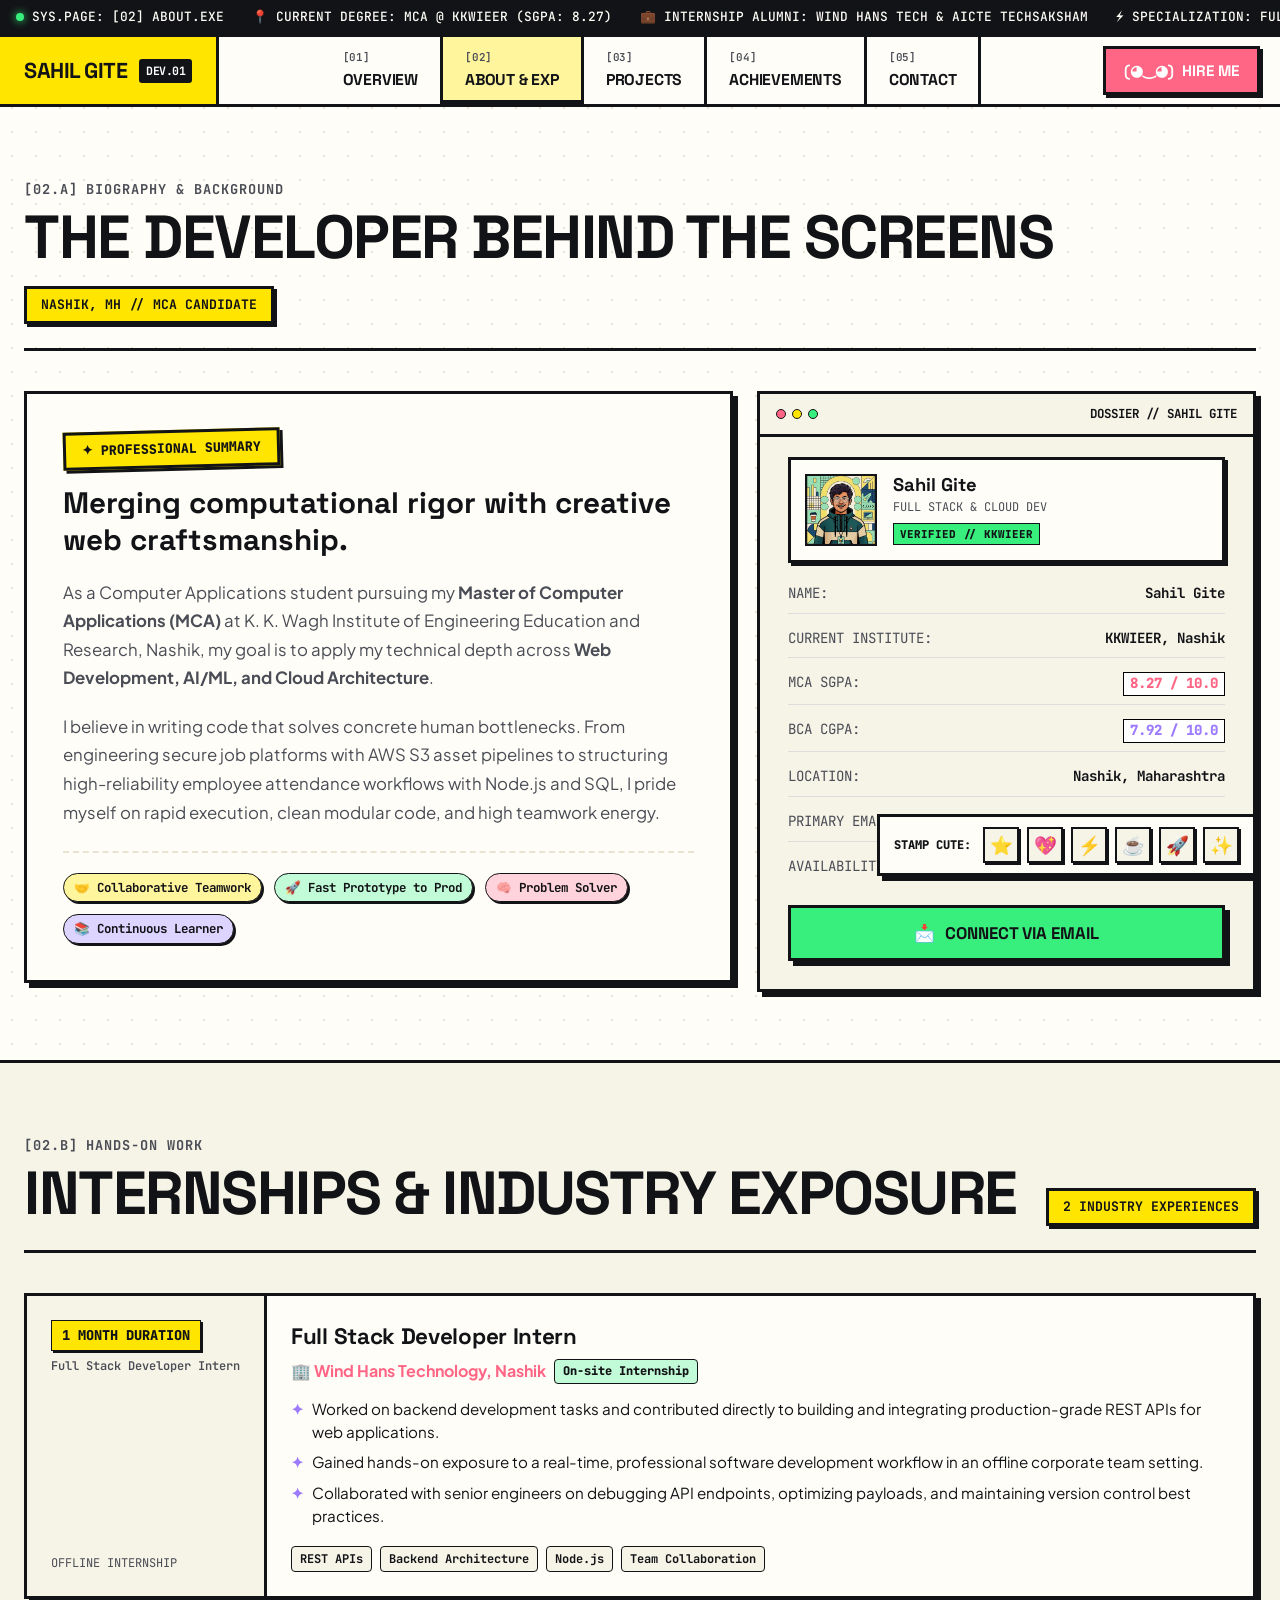
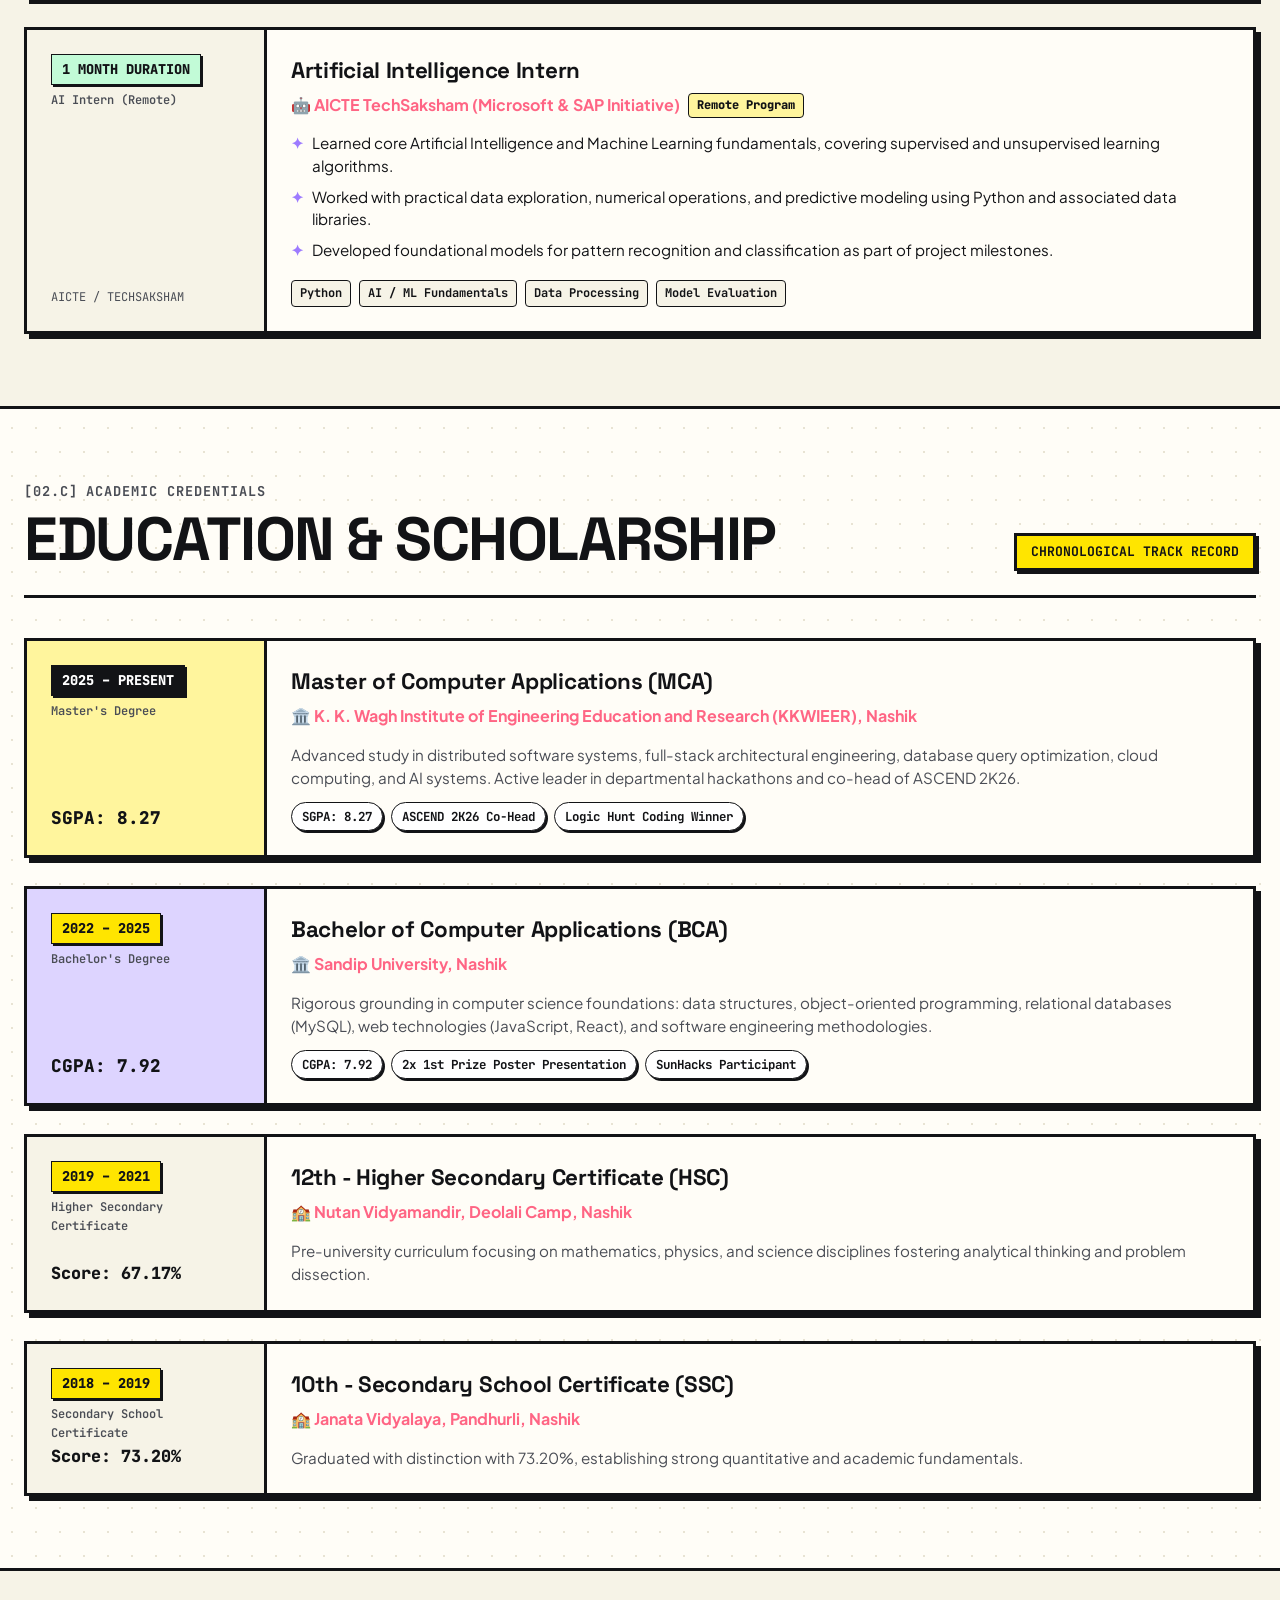
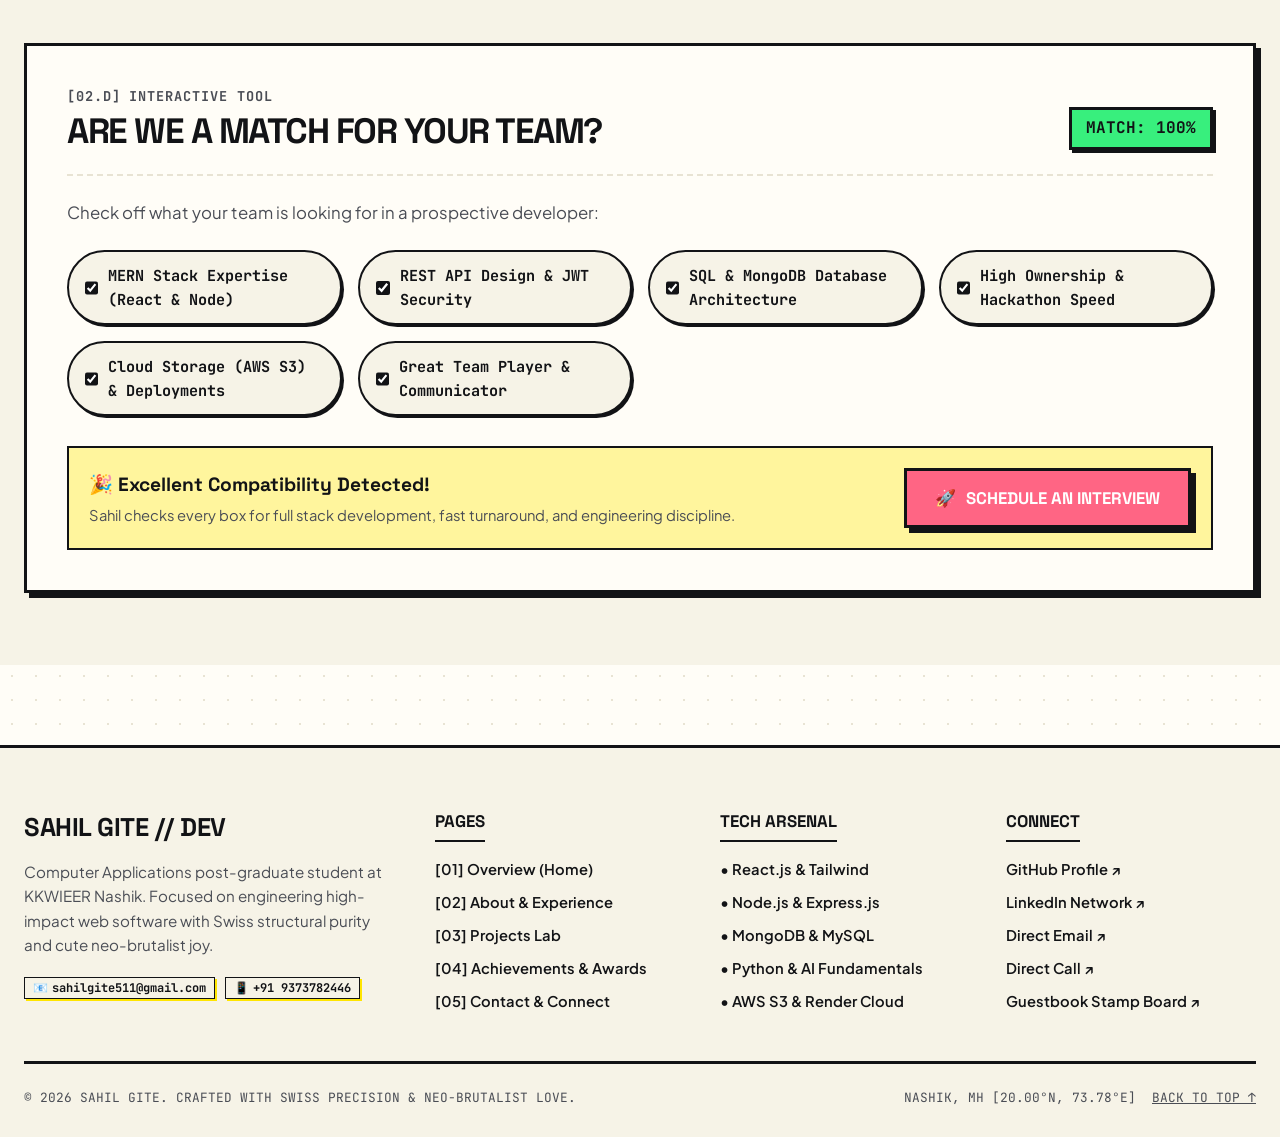
==== commit f264e77d: "profileupdated" ====
--- a/about.html
+++ b/about.html
@@ -152,6 +152,18 @@
                 <span>DOSSIER // SAHIL GITE</span>
               </div>
 
+              <!-- Real Photo ID Header -->
+              <div style="display:flex; align-items:center; gap:16px; margin-bottom:20px; padding:14px; background:var(--bg-primary); border:var(--border-width) solid var(--border-color); box-shadow:3px 3px 0px var(--border-color);">
+                <div style="width:72px; height:72px; border:2px solid var(--border-color); overflow:hidden; flex-shrink:0; background:var(--accent-yellow-light);">
+                  <img src="assets/images/sahil_avatar.jpg" alt="Sahil Gite Portrait" width="72" height="72" style="width:100%; height:100%; object-fit:cover;">
+                </div>
+                <div>
+                  <div style="font-family:var(--font-display); font-weight:800; font-size:1.15rem; line-height:1.2;">Sahil Gite</div>
+                  <div style="font-family:var(--font-mono); font-size:0.75rem; color:var(--ink-secondary); margin-top:2px;">FULL STACK &amp; CLOUD DEV</div>
+                  <div style="display:inline-block; margin-top:6px; background:var(--accent-mint); font-family:var(--font-mono); font-size:0.68rem; font-weight:800; padding:2px 6px; border:1px solid #121316;">VERIFIED // KKWIEER</div>
+                </div>
+              </div>
+
               <div style="display:flex; flex-direction:column; gap:14px; font-family:var(--font-mono); font-size:0.88rem;">
                 <div style="display:flex; justify-content:space-between; border-bottom:1px solid #DDD; padding-bottom:8px;">
                   <span style="color:var(--ink-secondary);">NAME:</span>
--- a/css/style.css
+++ b/css/style.css
@@ -1707,10 +1707,10 @@
 @media (max-width: 1024px) {
   .hero-grid {
     grid-template-columns: 1fr;
-    gap: 48px;
+    gap: 40px;
   }
   .hero-avatar-box {
-    max-width: 480px;
+    max-width: 440px;
     margin: 0 auto;
   }
   .stats-strip-grid {
@@ -1736,17 +1736,101 @@
   }
 }
 
+/* Tablet & Mobile Grid Normalization */
+@media (max-width: 900px) {
+  .swiss-grid {
+    display: flex;
+    flex-direction: column;
+    gap: 32px;
+  }
+  .swiss-grid > * {
+    grid-column: 1 / -1 !important;
+    width: 100% !important;
+    max-width: 100% !important;
+  }
+}
+
+/* Mobile Screens (Phones <= 768px) */
 @media (max-width: 768px) {
+  html {
+    font-size: 15px;
+  }
+
+  .container {
+    padding: 0 16px;
+  }
+
+  .section-spacing {
+    padding: 44px 0;
+  }
+
+  /* Top System Ticker */
   .top-system-bar {
     flex-direction: column;
     gap: 6px;
     align-items: flex-start;
-  }
+    padding: 6px 12px;
+  }
+
+  .system-ticker-marquee {
+    font-size: 0.74rem;
+  }
+
   .system-actions {
     width: 100%;
     justify-content: space-between;
     padding-left: 0;
-  }
+    margin-top: 2px;
+  }
+
+  .system-btn {
+    font-size: 0.68rem;
+    padding: 2px 6px;
+  }
+
+  #liveClock {
+    font-size: 0.72rem;
+  }
+
+  /* Mobile Navigation Bar */
+  .nav-container {
+    position: relative;
+    display: flex;
+    align-items: stretch;
+    justify-content: space-between;
+    width: 100%;
+  }
+
+  .brand-badge {
+    padding: 10px 14px;
+    font-size: 1.15rem;
+    flex-shrink: 0;
+    border-right: var(--border-width) solid var(--border-color);
+  }
+
+  .brand-stamp {
+    font-size: 0.65rem;
+    padding: 2px 5px;
+  }
+
+  .mobile-nav-toggle {
+    display: flex;
+    align-items: center;
+    justify-content: center;
+    margin-left: auto;
+    padding: 10px 16px;
+    font-size: 0.92rem;
+    background: var(--bg-primary);
+  }
+
+  .nav-cta {
+    display: none;
+  }
+
+  nav {
+    position: static;
+  }
+
   .nav-links {
     display: none;
     flex-direction: column;
@@ -1757,43 +1841,339 @@
     background: var(--bg-primary);
     border-bottom: var(--border-width) solid var(--border-color);
     box-shadow: var(--hard-shadow-lg);
-  }
+    z-index: 1000;
+  }
+
   .nav-links.mobile-open {
     display: flex;
   }
+
   .nav-item {
     border-right: none;
     border-bottom: 2px solid var(--border-color);
   }
-  .mobile-nav-toggle {
-    display: block;
-  }
-  .nav-cta {
-    display: none;
-  }
+
+  .nav-link {
+    padding: 14px 20px;
+    font-size: 1.05rem;
+  }
+
+  .nav-link .nav-idx {
+    font-size: 0.72rem;
+  }
+
+  /* Section Headers */
+  .section-header {
+    flex-direction: column;
+    align-items: flex-start;
+    gap: 12px;
+    margin-bottom: 28px;
+    padding-bottom: 18px;
+  }
+
+  .section-title {
+    font-size: clamp(1.75rem, 6.2vw, 2.4rem);
+    letter-spacing: -1px;
+  }
+
+  .section-meta-tag {
+    font-size: 0.75rem;
+    padding: 4px 10px;
+  }
+
+  /* Hero Section */
+  .hero-wrapper {
+    padding: 28px 0 44px;
+  }
+
+  .hero-headline {
+    font-size: clamp(1.95rem, 6.8vw, 2.75rem);
+    letter-spacing: -1px;
+    margin-bottom: 18px;
+    line-height: 1.08;
+  }
+
+  .hero-badge-tag {
+    font-size: 0.72rem;
+    padding: 4px 10px;
+    margin-bottom: 16px;
+    white-space: normal;
+    line-height: 1.3;
+  }
+
+  .hero-description {
+    font-size: 0.98rem;
+    line-height: 1.55;
+    margin-bottom: 24px;
+  }
+
+  .hero-actions-row {
+    flex-direction: column;
+    gap: 10px;
+    margin-bottom: 24px;
+  }
+
+  .btn-primary, .btn-secondary {
+    width: 100%;
+    justify-content: center;
+    padding: 12px 18px;
+    font-size: 0.95rem;
+  }
+
+  /* Avatar & Floating Badges on Phone */
+  .hero-avatar-box {
+    max-width: 310px;
+    margin: 0 auto;
+    padding-top: 10px;
+  }
+
+  .floating-sticker {
+    font-size: 0.72rem;
+    padding: 4px 8px;
+    box-shadow: 2.5px 2.5px 0px var(--border-color);
+  }
+
+  .sticker-1 {
+    top: -6px;
+    left: -8px;
+    transform: rotate(-4deg);
+  }
+
+  .sticker-2 {
+    bottom: 30px;
+    right: -8px;
+    transform: rotate(4deg);
+  }
+
+  .sticker-3 {
+    top: 42%;
+    left: -8px;
+    transform: rotate(-2deg);
+  }
+
+  /* Stats Strip */
+  .stats-strip-grid {
+    grid-template-columns: 1fr;
+    gap: 14px;
+  }
+
+  .stat-block {
+    padding: 18px 16px;
+  }
+
+  .stat-number {
+    font-size: 2.2rem;
+  }
+
+  .stat-label {
+    font-size: 0.95rem;
+  }
+
+  /* Retro Dev Terminal */
+  .terminal-header {
+    padding: 10px 14px;
+  }
+
+  .terminal-title {
+    font-size: 0.75rem;
+  }
+
+  .terminal-body {
+    padding: 14px;
+    min-height: 200px;
+    max-height: 280px;
+    font-size: 0.78rem;
+    line-height: 1.5;
+  }
+
+  .terminal-prompt-line {
+    flex-wrap: wrap;
+    gap: 4px;
+  }
+
+  .terminal-prompt-user {
+    font-size: 0.78rem;
+  }
+
+  .terminal-input {
+    font-size: 0.78rem;
+  }
+
+  .terminal-suggestions {
+    gap: 6px;
+  }
+
+  .terminal-suggestion-chip {
+    font-size: 0.7rem;
+    padding: 3px 7px;
+  }
+
+  /* Projects & Actions */
+  .projects-grid {
+    grid-template-columns: 1fr;
+    gap: 24px;
+  }
+
+  .project-content {
+    padding: 18px;
+  }
+
+  .project-title {
+    font-size: 1.35rem;
+  }
+
+  .project-actions {
+    flex-wrap: wrap;
+    gap: 8px;
+  }
+
+  .btn-card {
+    font-size: 0.8rem;
+    padding: 6px 10px;
+    flex: 1 1 auto;
+    justify-content: center;
+  }
+
+  /* Skills & Matrix */
+  .skills-matrix-grid {
+    grid-template-columns: 1fr;
+    gap: 16px;
+  }
+
+  .skill-category-card {
+    padding: 18px 16px;
+  }
+
+  /* Timeline Cards (about.html) */
   .timeline-card {
     grid-template-columns: 1fr;
   }
+
   .timeline-left {
     border-right: none;
     border-bottom: var(--border-width) solid var(--border-color);
-  }
-  .stats-strip-grid {
-    grid-template-columns: 1fr;
-  }
-  .skills-matrix-grid {
-    grid-template-columns: 1fr;
-  }
+    padding: 16px;
+  }
+
+  .timeline-right {
+    padding: 18px 16px;
+  }
+
+  .timeline-role {
+    font-size: 1.2rem;
+  }
+
+  /* Achievements & Certifications */
   .achievements-grid {
     grid-template-columns: 1fr;
-  }
+    gap: 16px;
+  }
+
+  .achievement-card {
+    padding: 18px 16px;
+  }
+
+  .achievement-title {
+    font-size: 1.2rem;
+  }
+
   .cert-grid {
     grid-template-columns: 1fr;
-  }
+    gap: 14px;
+  }
+
+  .cert-card {
+    padding: 16px;
+  }
+
+  /* Contact Page & Guestbook */
+  .contact-grid {
+    grid-template-columns: 1fr;
+    gap: 24px;
+  }
+
+  .contact-form-box {
+    padding: 20px 16px;
+  }
+
+  .contact-form-box .card-header-bar {
+    margin: -20px -16px 20px -16px;
+  }
+
+  .quick-connect-card {
+    padding: 16px;
+    flex-direction: column;
+    align-items: flex-start;
+    gap: 12px;
+  }
+
+  .quick-connect-card > div:last-child {
+    width: 100%;
+    display: flex;
+    gap: 8px;
+  }
+
+  .quick-connect-card > div:last-child .copy-btn,
+  .quick-connect-card > div:last-child .system-btn {
+    flex: 1;
+    justify-content: center;
+  }
+
+  .guestbook-box {
+    padding: 20px 16px;
+  }
+
   .guestbook-input-row {
     grid-template-columns: 1fr;
-  }
+    gap: 10px;
+  }
+
+  /* Compact Floating Sticker Palette Tray */
+  .sticker-palette-tray {
+    bottom: 12px;
+    right: 12px;
+    padding: 5px 8px;
+    gap: 4px;
+    box-shadow: 3px 3px 0px var(--border-color);
+  }
+
+  .sticker-tray-title {
+    display: none;
+  }
+
+  .tray-sticker-btn {
+    width: 32px;
+    height: 32px;
+    font-size: 1rem;
+  }
+
+  /* Toast Notification on Mobile */
+  .cute-toast {
+    width: calc(100% - 32px);
+    max-width: 360px;
+    font-size: 0.85rem;
+    padding: 10px 14px;
+    justify-content: center;
+    text-align: center;
+  }
+
+  /* Footer */
+  .site-footer {
+    padding: 44px 0 24px;
+    margin-top: 50px;
+  }
+
   .footer-top-grid {
     grid-template-columns: 1fr;
-  }
-}
+    gap: 28px;
+    margin-bottom: 32px;
+  }
+
+  .footer-bottom-bar {
+    flex-direction: column;
+    gap: 12px;
+    align-items: flex-start;
+    text-align: left;
+  }
+}
+
